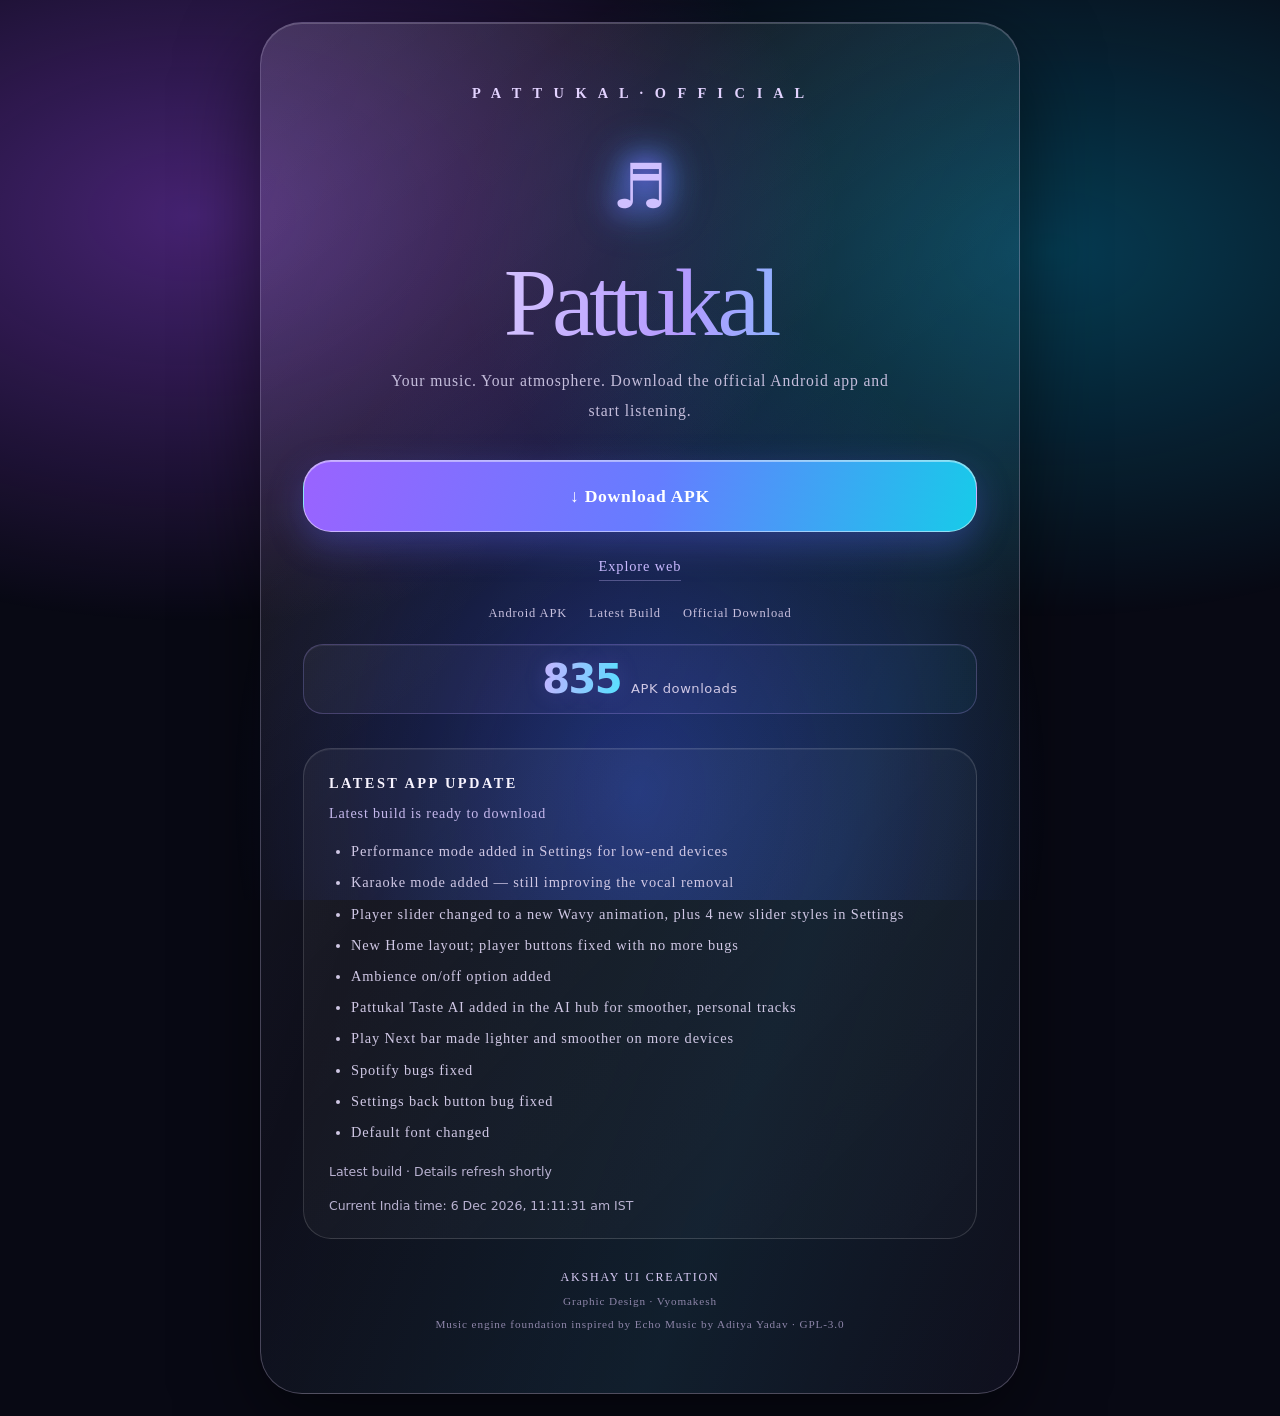
==== index.html @ 7276944d "fix(website): keep the APK download and release notes working when GitHub's API refuses requests Co-" ====
<!doctype html>
<html lang="en"><head><meta charset="utf-8"><meta name="viewport" content="width=device-width,initial-scale=1"><meta name="theme-color" content="#090914"><meta name="description" content="Official Pattukal Android music app download, latest APK release time and update notes."><title>Pattukal · Official</title>
<style>
:root{color-scheme:dark;--text:#f8f4ff;--muted:#c4bddb;--violet:#9c67ff;--cyan:#20d8f2;--blue:#347dff}*{box-sizing:border-box}body{margin:0;min-height:100svh;padding:22px 12px;background:#080914;color:var(--text);font:16px/1.75 Georgia,"Times New Roman",serif;letter-spacing:.055em;display:flex;justify-content:center;align-items:flex-start}body:before{content:"";position:fixed;inset:0;z-index:-1;background:radial-gradient(ellipse at 15% 24%,#a34aff66,transparent 42%),radial-gradient(ellipse at 82% 28%,#00c9ff44,transparent 40%),radial-gradient(ellipse at 50% 88%,#3658ff66,transparent 45%)}.shell{position:relative;width:min(760px,100%);padding:clamp(25px,6vw,58px) clamp(18px,4vw,42px);text-align:center;border:1px solid #e4d8ff44;border-radius:42px;background:linear-gradient(145deg,#ffffff17,#ffffff07 42%,#bdaaff0b);box-shadow:0 24px 80px #0008,inset 0 1px #ffffff30;overflow:hidden}.shell:before{content:"";position:absolute;inset:0;pointer-events:none;background:linear-gradient(110deg,#d7b6ff13,transparent 34%,#23d9ff13 70%,transparent)}.inner{position:relative}.wordmark{font-size:.9rem;letter-spacing:.28em;font-weight:bold;color:#e3d3ff}.headphones{margin:27px auto 20px;width:100px;height:100px;display:grid;place-items:center;font-family:system-ui,sans-serif;font-size:62px;color:#cfc0ff;text-shadow:0 0 24px #8c5dff,0 0 40px #00dfff;filter:drop-shadow(0 0 18px #8261ff66)}h1{font-size:clamp(3.5rem,11vw,6rem);line-height:1.05;letter-spacing:-.055em;margin:18px 0 12px;font-weight:500;background:linear-gradient(95deg,#f6edff,#b49aff 56%,#45dfff);color:transparent;background-clip:text}.subtitle{max-width:530px;margin:0 auto;color:var(--muted);font-size:.98rem;line-height:1.9}.download{display:flex;align-items:center;justify-content:center;gap:12px;width:100%;margin:34px auto 20px;padding:20px 16px;border:1px solid #ffffff80;border-radius:28px;background:linear-gradient(105deg,#9a63ff,#657dff 52%,#17cbe9);color:white;text-decoration:none;font-size:1.1rem;font-weight:bold;letter-spacing:.04em;box-shadow:0 12px 36px #5d68ff55,inset 0 1px #ffffff70;transition:transform .2s,box-shadow .2s}.download:hover{transform:translateY(-2px);box-shadow:0 18px 42px #31cfff55}.link{display:inline-block;color:#c9b9ff;text-decoration:none;border-bottom:1px solid #c9b9ff55;font-size:.9rem}.download-counter{display:flex;align-items:baseline;justify-content:center;gap:10px;margin:-18px 0 34px;padding:14px 18px;border:1px solid #b9a1ff40;border-radius:20px;background:linear-gradient(120deg,#ffffff0c,#8d72ff12,#24d9f20b);box-shadow:inset 0 1px #ffffff12}.counter-number{font:700 clamp(1.8rem,6vw,2.5rem)/1 system-ui,sans-serif;letter-spacing:-.04em;background:linear-gradient(100deg,#cbb7ff,#53e7ff);color:transparent;background-clip:text;text-shadow:0 0 22px #8b72ff33}.counter-label{font:.82rem/1.4 system-ui,sans-serif;letter-spacing:.04em;color:#d0c8e5}.badges{display:flex;justify-content:center;flex-wrap:wrap;gap:22px;margin:22px 0 38px;color:#c9c1df;font-size:.78rem}.update{padding:22px 25px;text-align:left;border:1px solid #ffffff25;border-radius:28px;background:linear-gradient(135deg,#ffffff0c,#ffffff04);box-shadow:inset 0 1px #ffffff12}.update h2{font-size:.9rem;letter-spacing:.17em;margin:0 0 4px}.stamp{color:#c6b9ed;font-size:.88rem;margin-bottom:12px}.update ul{margin:8px 0 0;padding-left:22px;color:#d0c8e5;font-size:.9rem;overflow-wrap:anywhere}.update li{padding:2px 0 4px}.foot{margin-top:28px;color:#d8cbf5;font-size:.75rem;letter-spacing:.15em}.subfoot{color:#8e86a9;font-size:.7rem;margin-top:4px}.meta{margin-top:12px;color:#b9b2d1;font: .78rem/1.7 system-ui,sans-serif;letter-spacing:0}@media(max-width:420px){body{padding:14px 9px}.shell{border-radius:32px}.badges{gap:12px}.update{padding:18px}.download{border-radius:22px}}@media(prefers-reduced-motion:reduce){*,*:before,*:after{transition:none!important}}
</style></head><body><main class="shell"><div class="inner">
<div class="wordmark">P A T T U K A L · O F F I C I A L</div><div class="headphones" aria-hidden="true">♬</div><h1>Pattukal</h1><p class="subtitle">Your music. Your atmosphere. Download the official Android app and start listening.</p>
<a class="download" id="download-apk" href="https://github.com/T902968/pattukal-listen/releases/download/latest/pattukal.apk">↓ &nbsp; Download APK</a><a class="link" href="https://github.com/T902968/pattukal-listen">Explore web</a>
<div class="badges"><span>Android APK</span><span>Latest Build</span><span>Official Download</span></div><div class="download-counter" aria-live="polite"><span class="counter-number" id="download-count">835</span><span class="counter-label">APK downloads</span></div>
<section class="update"><h2>LATEST APP UPDATE</h2><div class="stamp" id="release-time">Loading latest release time…</div><ul id="release-notes"><li>Loading the latest app changes…</li></ul><div class="meta" id="release-meta">Checking the latest APK from GitHub…</div><div class="meta" id="clock">Current India time: loading…</div></section>
<div class="foot">AKSHAY UI CREATION</div><div class="subfoot">Graphic Design · Vyomakesh</div><div class="subfoot">Music engine foundation inspired by Echo Music by Aditya Yadav · GPL-3.0</div>
</div></main><script>
const timeEl=document.getElementById("release-time"),notesEl=document.getElementById("release-notes"),metaEl=document.getElementById("release-meta"),clockEl=document.getElementById("clock"),downloadCountEl=document.getElementById("download-count");
const fmt={dateStyle:"medium",timeStyle:"short",timeZone:"Asia/Kolkata"};
function tick(){clockEl.textContent="Current India time: "+new Intl.DateTimeFormat("en-IN",{dateStyle:"medium",timeStyle:"medium",timeZone:"Asia/Kolkata"}).format(new Date())+" IST"}tick();setInterval(tick,1000);
let srvTotal=null,pend=0;function showCount(){if(downloadCountEl)downloadCountEl.textContent=((srvTotal===null?835:srvTotal)+pend).toLocaleString("en-IN");}function setServerCount(n){if(srvTotal!==null&&n>srvTotal)pend=Math.max(0,pend-(n-srvTotal));srvTotal=n;showCount();}document.querySelectorAll('a.download').forEach(a=>a.addEventListener('click',()=>{pend++;showCount();setTimeout(refreshRelease,8000);}));let rateLimited=false,firstRun=true;const directApk="https://github.com/T902968/pattukal-listen/releases/download/latest/pattukal.apk";const releaseItems=["Performance mode added in Settings for low-end devices", "Karaoke mode added \u2014 still improving the vocal removal", "Player slider changed to a new Wavy animation, plus 4 new slider styles in Settings", "New Home layout; player buttons fixed with no more bugs", "Ambience on/off option added", "Pattukal Taste AI added in the AI hub for smoother, personal tracks", "Play Next bar made lighter and smoother on more devices", "Spotify bugs fixed", "Settings back button bug fixed", "Default font changed"];async function refreshRelease(){
  const releaseApi="https://api.github.com/repos/T902968/pattukal-listen/releases/tags/latest";
  const actionsUrl="https://github.com/T902968/pattukal-listen/actions/workflows/android-build.yml";
  const releasesUrl="https://github.com/T902968/pattukal-listen/releases";
  const downloadEl=document.getElementById("download-apk");
  if(document.hidden&&!firstRun)return;firstRun=false;
  try{
    const res=await fetch(releaseApi+"?t="+Date.now(),{cache:"no-store",headers:{"Accept":"application/vnd.github+json"}});
    if(!res.ok) throw Error("Release API "+res.status);
    const r=await res.json();
    const asset=(r.assets||[]).find(x=>x.name==="pattukal.apk"&&x.state==="uploaded");if(downloadCountEl){const actualDownloads=asset&&Number.isFinite(Number(asset.download_count))?Number(asset.download_count):0;const carriedMatch=(r.body||"").match(/Downloads carried:\s*(\d+)/);const carried=carriedMatch?Number(carriedMatch[1]):0;setServerCount(813+carried+actualDownloads);}
    const d=r.published_at||r.updated_at||r.created_at;
    timeEl.textContent=d?"Released "+new Intl.DateTimeFormat("en-IN",fmt).format(new Date(d))+" IST":"Release time unavailable";
    const items=releaseItems;rateLimited=false;
    notesEl.replaceChildren();
    for(const s of items.slice(0,12)){const li=document.createElement("li");li.textContent=s;notesEl.appendChild(li)}
    if(asset){downloadEl.href=asset.browser_download_url;downloadEl.textContent="↓  Download APK";downloadEl.setAttribute("download","pattukal.apk")}
    else {downloadEl.href=r.html_url||releasesUrl;downloadEl.textContent="↓  Download APK";downloadEl.removeAttribute("download")}
    metaEl.textContent="Latest build "+(r.tag_name||"latest")+" · "+(asset?(asset.size/1048576).toFixed(1)+" MB":"APK asset not found")+" · Auto-refreshes every few minutes";
    try{localStorage.setItem("pk_release",JSON.stringify({time:timeEl.textContent,items:items.slice(0,12),meta:metaEl.textContent}))}catch(_){}
  }catch(e){
    // GitHub's public API allows ~60 requests per hour per network, so it can refuse for a while.
    // The APK itself is always at the same address, so keep the button working and keep the last known details.
    rateLimited=true;
    downloadEl.href=directApk;downloadEl.textContent="\u2193  Download APK";downloadEl.setAttribute("download","pattukal.apk");
    let saved=null;try{saved=JSON.parse(localStorage.getItem("pk_release")||"null")}catch(_){}
    if(saved){timeEl.textContent=saved.time;notesEl.replaceChildren();for(const s of saved.items){const li=document.createElement("li");li.textContent=s;notesEl.appendChild(li)}metaEl.textContent=saved.meta+" \u00b7 Details refresh shortly"}
    else{timeEl.textContent="Latest build is ready to download";notesEl.replaceChildren();for(const s of releaseItems){const li=document.createElement("li");li.textContent=s;notesEl.appendChild(li)}metaEl.textContent="Latest build \u00b7 Details refresh shortly"}
  }
}
refreshRelease();(function loop(){setTimeout(()=>{refreshRelease();loop()},rateLimited?600000:300000)})();document.addEventListener("visibilitychange",()=>{if(!document.hidden)refreshRelease()});
</script></body></html>
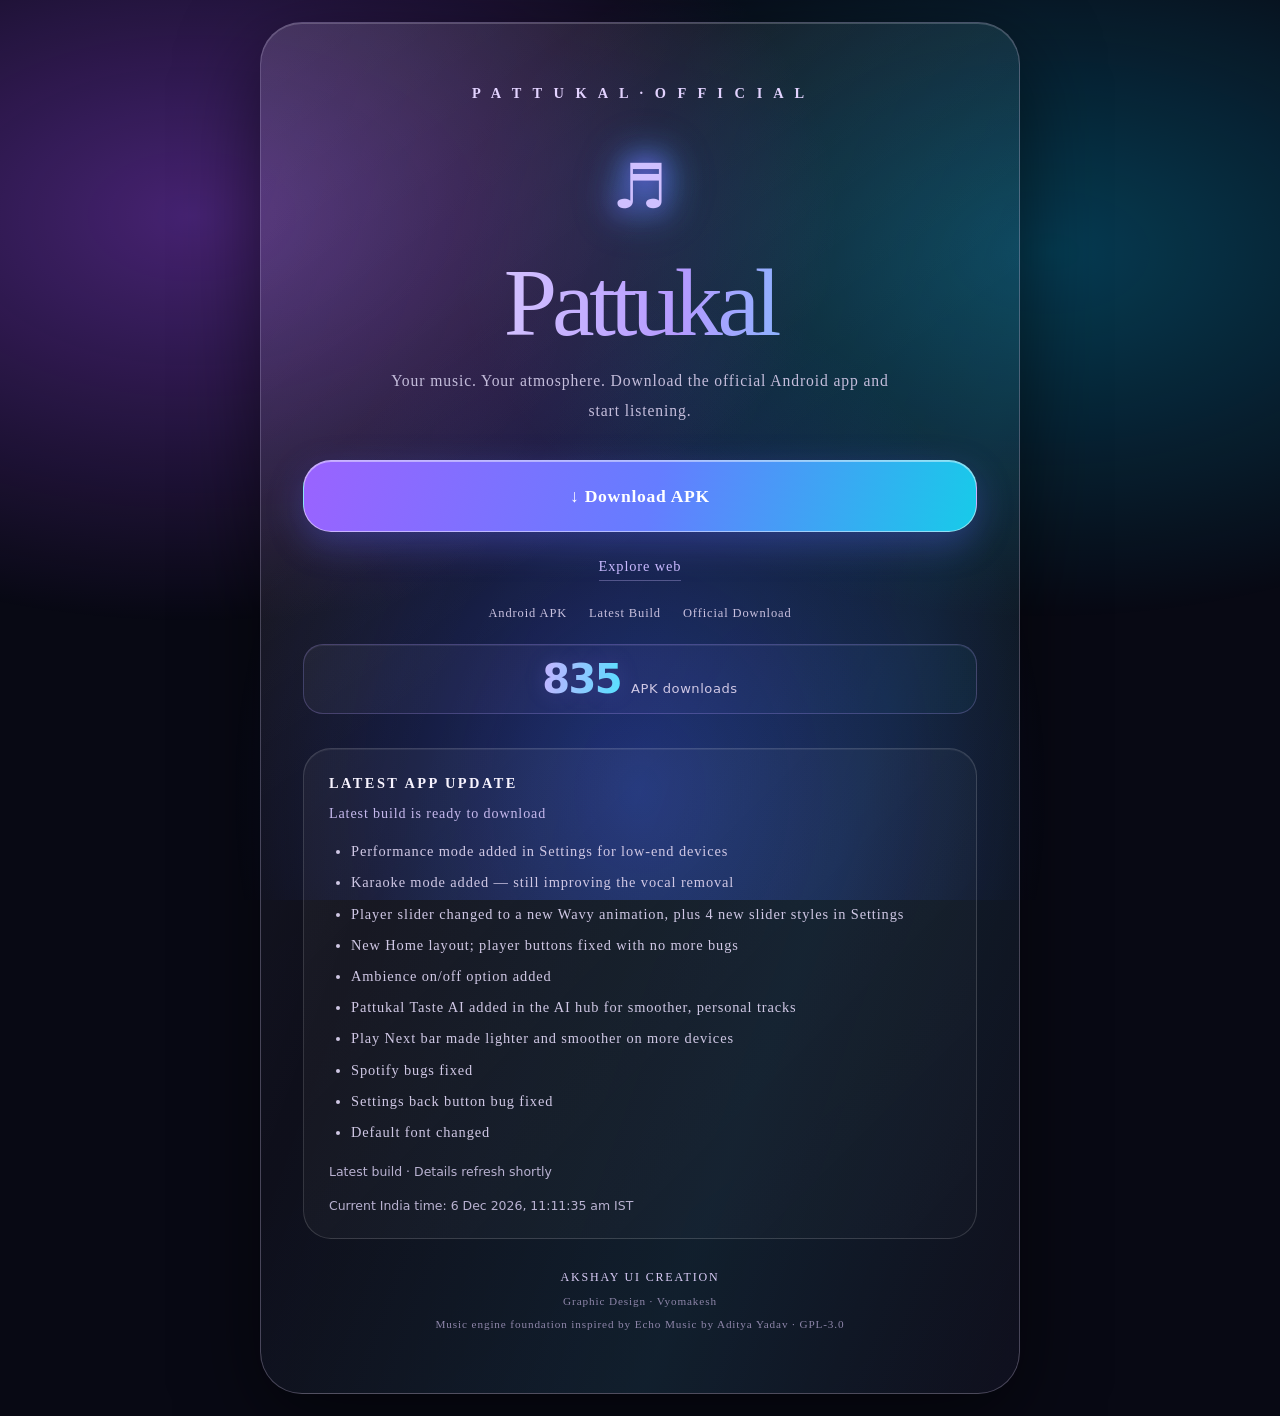
==== commit aa5e8a41: "Update index.html" ====
--- a/index.html
+++ b/index.html
@@ -1,5 +1,5 @@
 <!doctype html>
-<html lang="en"><head><meta charset="utf-8"><meta name="viewport" content="width=device-width,initial-scale=1"><meta name="theme-color" content="#090914"><meta name="description" content="Official Pattukal Android music app download, latest APK release time and update notes."><title>Pattukal · Official</title>
+<html lang="en"><head><meta charset="utf-8"><meta name="google-site-verification" content="JwIdLj8xgnqfvDOk7KM26zURUYbmsCtrT8CBXh_GL_Q" /><meta name="viewport" content="width=device-width,initial-scale=1"><meta name="theme-color" content="#090914"><meta name="description" content="Official Pattukal Android music app download, latest APK release time and update notes."><title>Pattukal · Official</title>
 <style>
 :root{color-scheme:dark;--text:#f8f4ff;--muted:#c4bddb;--violet:#9c67ff;--cyan:#20d8f2;--blue:#347dff}*{box-sizing:border-box}body{margin:0;min-height:100svh;padding:22px 12px;background:#080914;color:var(--text);font:16px/1.75 Georgia,"Times New Roman",serif;letter-spacing:.055em;display:flex;justify-content:center;align-items:flex-start}body:before{content:"";position:fixed;inset:0;z-index:-1;background:radial-gradient(ellipse at 15% 24%,#a34aff66,transparent 42%),radial-gradient(ellipse at 82% 28%,#00c9ff44,transparent 40%),radial-gradient(ellipse at 50% 88%,#3658ff66,transparent 45%)}.shell{position:relative;width:min(760px,100%);padding:clamp(25px,6vw,58px) clamp(18px,4vw,42px);text-align:center;border:1px solid #e4d8ff44;border-radius:42px;background:linear-gradient(145deg,#ffffff17,#ffffff07 42%,#bdaaff0b);box-shadow:0 24px 80px #0008,inset 0 1px #ffffff30;overflow:hidden}.shell:before{content:"";position:absolute;inset:0;pointer-events:none;background:linear-gradient(110deg,#d7b6ff13,transparent 34%,#23d9ff13 70%,transparent)}.inner{position:relative}.wordmark{font-size:.9rem;letter-spacing:.28em;font-weight:bold;color:#e3d3ff}.headphones{margin:27px auto 20px;width:100px;height:100px;display:grid;place-items:center;font-family:system-ui,sans-serif;font-size:62px;color:#cfc0ff;text-shadow:0 0 24px #8c5dff,0 0 40px #00dfff;filter:drop-shadow(0 0 18px #8261ff66)}h1{font-size:clamp(3.5rem,11vw,6rem);line-height:1.05;letter-spacing:-.055em;margin:18px 0 12px;font-weight:500;background:linear-gradient(95deg,#f6edff,#b49aff 56%,#45dfff);color:transparent;background-clip:text}.subtitle{max-width:530px;margin:0 auto;color:var(--muted);font-size:.98rem;line-height:1.9}.download{display:flex;align-items:center;justify-content:center;gap:12px;width:100%;margin:34px auto 20px;padding:20px 16px;border:1px solid #ffffff80;border-radius:28px;background:linear-gradient(105deg,#9a63ff,#657dff 52%,#17cbe9);color:white;text-decoration:none;font-size:1.1rem;font-weight:bold;letter-spacing:.04em;box-shadow:0 12px 36px #5d68ff55,inset 0 1px #ffffff70;transition:transform .2s,box-shadow .2s}.download:hover{transform:translateY(-2px);box-shadow:0 18px 42px #31cfff55}.link{display:inline-block;color:#c9b9ff;text-decoration:none;border-bottom:1px solid #c9b9ff55;font-size:.9rem}.download-counter{display:flex;align-items:baseline;justify-content:center;gap:10px;margin:-18px 0 34px;padding:14px 18px;border:1px solid #b9a1ff40;border-radius:20px;background:linear-gradient(120deg,#ffffff0c,#8d72ff12,#24d9f20b);box-shadow:inset 0 1px #ffffff12}.counter-number{font:700 clamp(1.8rem,6vw,2.5rem)/1 system-ui,sans-serif;letter-spacing:-.04em;background:linear-gradient(100deg,#cbb7ff,#53e7ff);color:transparent;background-clip:text;text-shadow:0 0 22px #8b72ff33}.counter-label{font:.82rem/1.4 system-ui,sans-serif;letter-spacing:.04em;color:#d0c8e5}.badges{display:flex;justify-content:center;flex-wrap:wrap;gap:22px;margin:22px 0 38px;color:#c9c1df;font-size:.78rem}.update{padding:22px 25px;text-align:left;border:1px solid #ffffff25;border-radius:28px;background:linear-gradient(135deg,#ffffff0c,#ffffff04);box-shadow:inset 0 1px #ffffff12}.update h2{font-size:.9rem;letter-spacing:.17em;margin:0 0 4px}.stamp{color:#c6b9ed;font-size:.88rem;margin-bottom:12px}.update ul{margin:8px 0 0;padding-left:22px;color:#d0c8e5;font-size:.9rem;overflow-wrap:anywhere}.update li{padding:2px 0 4px}.foot{margin-top:28px;color:#d8cbf5;font-size:.75rem;letter-spacing:.15em}.subfoot{color:#8e86a9;font-size:.7rem;margin-top:4px}.meta{margin-top:12px;color:#b9b2d1;font: .78rem/1.7 system-ui,sans-serif;letter-spacing:0}@media(max-width:420px){body{padding:14px 9px}.shell{border-radius:32px}.badges{gap:12px}.update{padding:18px}.download{border-radius:22px}}@media(prefers-reduced-motion:reduce){*,*:before,*:after{transition:none!important}}
 </style></head><body><main class="shell"><div class="inner">
@@ -43,4 +43,4 @@
   }
 }
 refreshRelease();(function loop(){setTimeout(()=>{refreshRelease();loop()},rateLimited?600000:300000)})();document.addEventListener("visibilitychange",()=>{if(!document.hidden)refreshRelease()});
-</script></body></html>+</script></body></html>
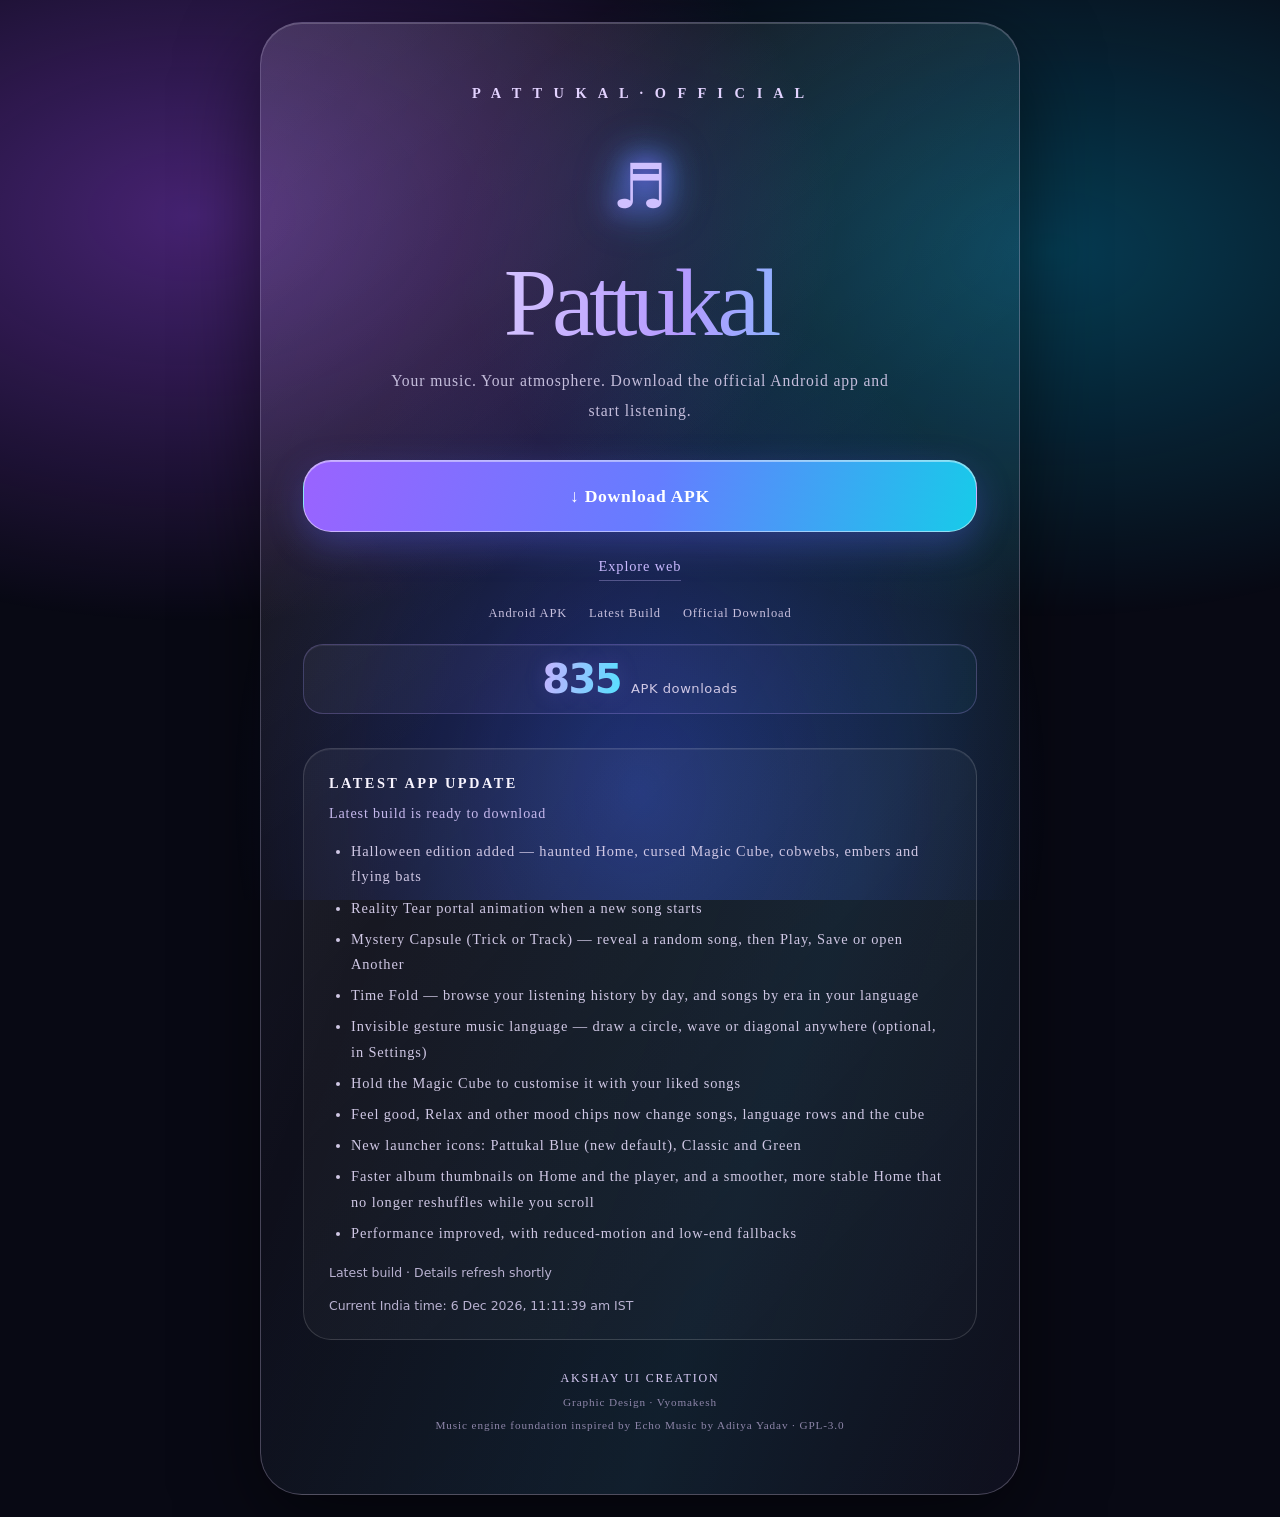
==== commit a6a57cd6: "docs(site): replace What's New with the Halloween update features Co-Authored-By: Claude Sonnet 5.5 " ====
--- a/index.html
+++ b/index.html
@@ -12,7 +12,7 @@
 const timeEl=document.getElementById("release-time"),notesEl=document.getElementById("release-notes"),metaEl=document.getElementById("release-meta"),clockEl=document.getElementById("clock"),downloadCountEl=document.getElementById("download-count");
 const fmt={dateStyle:"medium",timeStyle:"short",timeZone:"Asia/Kolkata"};
 function tick(){clockEl.textContent="Current India time: "+new Intl.DateTimeFormat("en-IN",{dateStyle:"medium",timeStyle:"medium",timeZone:"Asia/Kolkata"}).format(new Date())+" IST"}tick();setInterval(tick,1000);
-let srvTotal=null,pend=0;function showCount(){if(downloadCountEl)downloadCountEl.textContent=((srvTotal===null?835:srvTotal)+pend).toLocaleString("en-IN");}function setServerCount(n){if(srvTotal!==null&&n>srvTotal)pend=Math.max(0,pend-(n-srvTotal));srvTotal=n;showCount();}document.querySelectorAll('a.download').forEach(a=>a.addEventListener('click',()=>{pend++;showCount();setTimeout(refreshRelease,8000);}));let rateLimited=false,firstRun=true;const directApk="https://github.com/T902968/pattukal-listen/releases/download/latest/pattukal.apk";const releaseItems=["Performance mode added in Settings for low-end devices", "Karaoke mode added \u2014 still improving the vocal removal", "Player slider changed to a new Wavy animation, plus 4 new slider styles in Settings", "New Home layout; player buttons fixed with no more bugs", "Ambience on/off option added", "Pattukal Taste AI added in the AI hub for smoother, personal tracks", "Play Next bar made lighter and smoother on more devices", "Spotify bugs fixed", "Settings back button bug fixed", "Default font changed"];async function refreshRelease(){
+let srvTotal=null,pend=0;function showCount(){if(downloadCountEl)downloadCountEl.textContent=((srvTotal===null?835:srvTotal)+pend).toLocaleString("en-IN");}function setServerCount(n){if(srvTotal!==null&&n>srvTotal)pend=Math.max(0,pend-(n-srvTotal));srvTotal=n;showCount();}document.querySelectorAll('a.download').forEach(a=>a.addEventListener('click',()=>{pend++;showCount();setTimeout(refreshRelease,8000);}));let rateLimited=false,firstRun=true;const directApk="https://github.com/T902968/pattukal-listen/releases/download/latest/pattukal.apk";const releaseItems=["Halloween edition added \u2014 haunted Home, cursed Magic Cube, cobwebs, embers and flying bats", "Reality Tear portal animation when a new song starts", "Mystery Capsule (Trick or Track) \u2014 reveal a random song, then Play, Save or open Another", "Time Fold \u2014 browse your listening history by day, and songs by era in your language", "Invisible gesture music language \u2014 draw a circle, wave or diagonal anywhere (optional, in Settings)", "Hold the Magic Cube to customise it with your liked songs", "Feel good, Relax and other mood chips now change songs, language rows and the cube", "New launcher icons: Pattukal Blue (new default), Classic and Green", "Faster album thumbnails on Home and the player, and a smoother, more stable Home that no longer reshuffles while you scroll", "Performance improved, with reduced-motion and low-end fallbacks"];async function refreshRelease(){
   const releaseApi="https://api.github.com/repos/T902968/pattukal-listen/releases/tags/latest";
   const actionsUrl="https://github.com/T902968/pattukal-listen/actions/workflows/android-build.yml";
   const releasesUrl="https://github.com/T902968/pattukal-listen/releases";
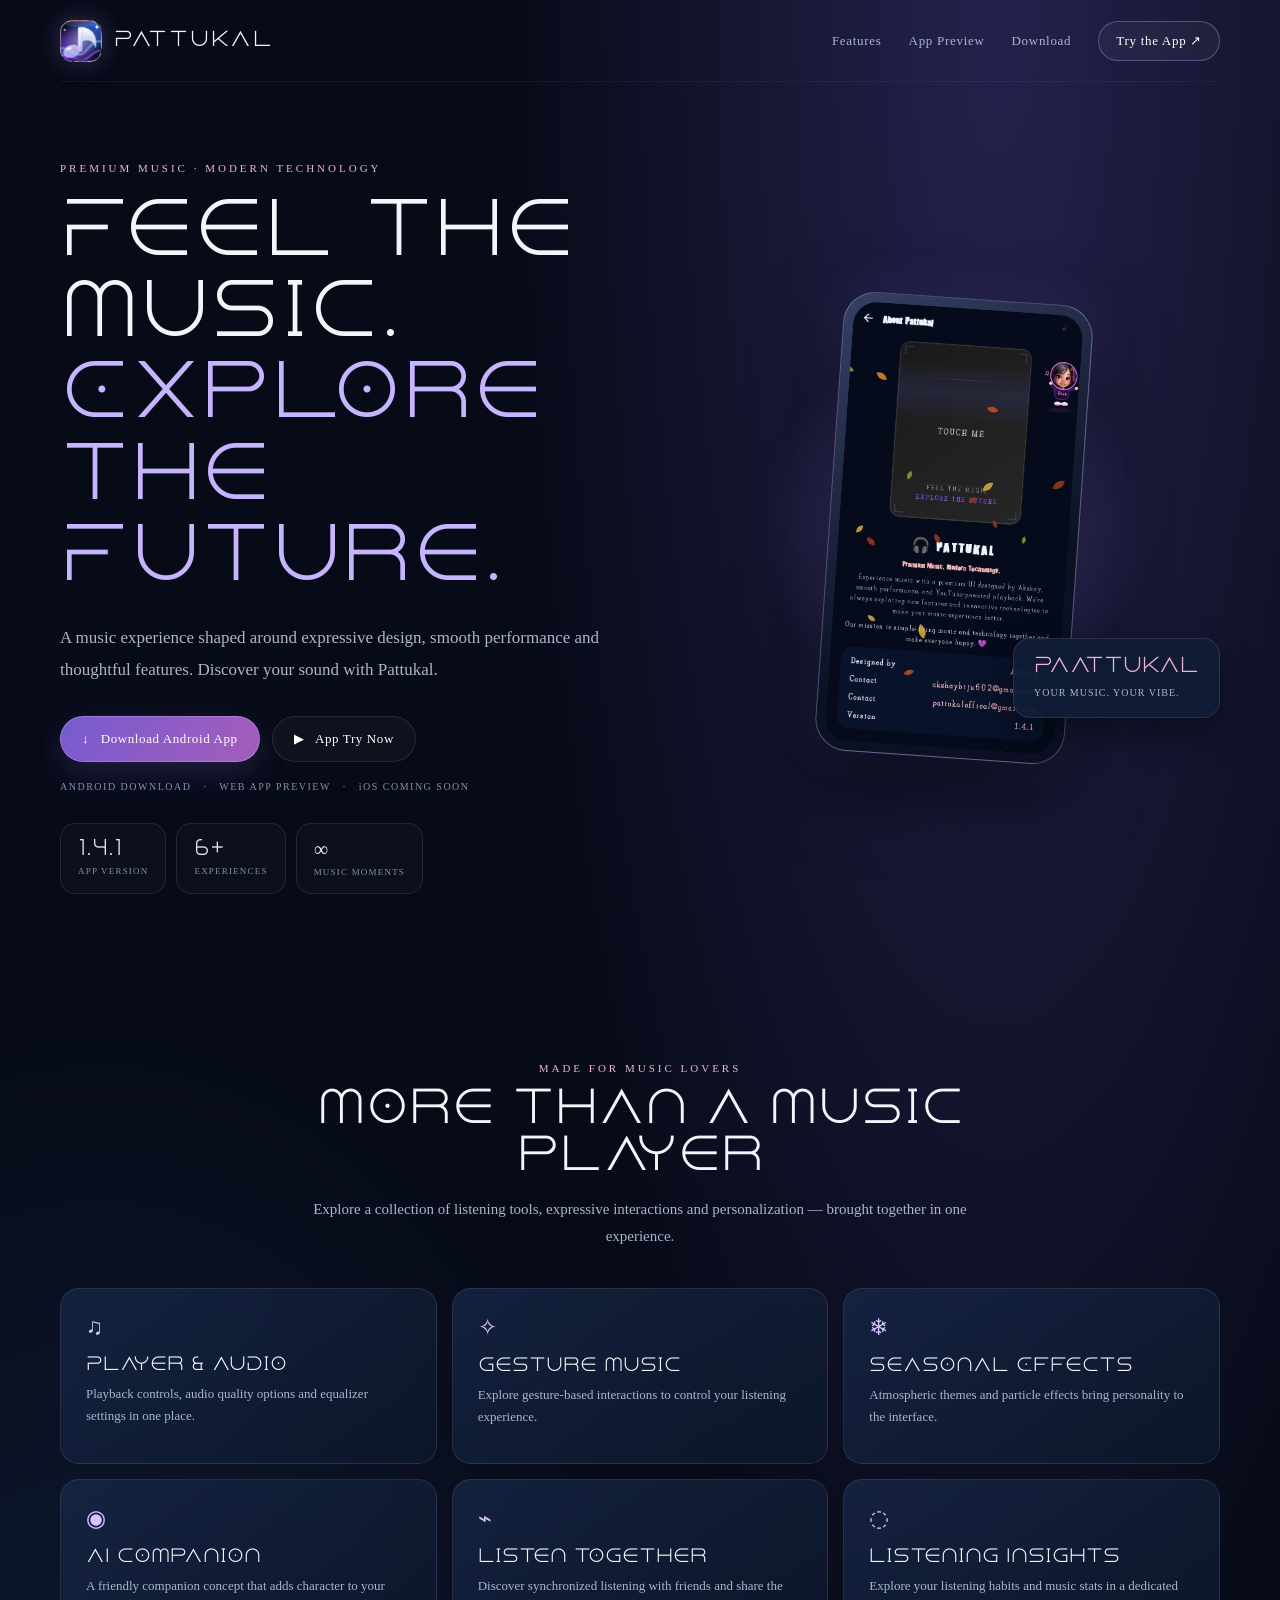
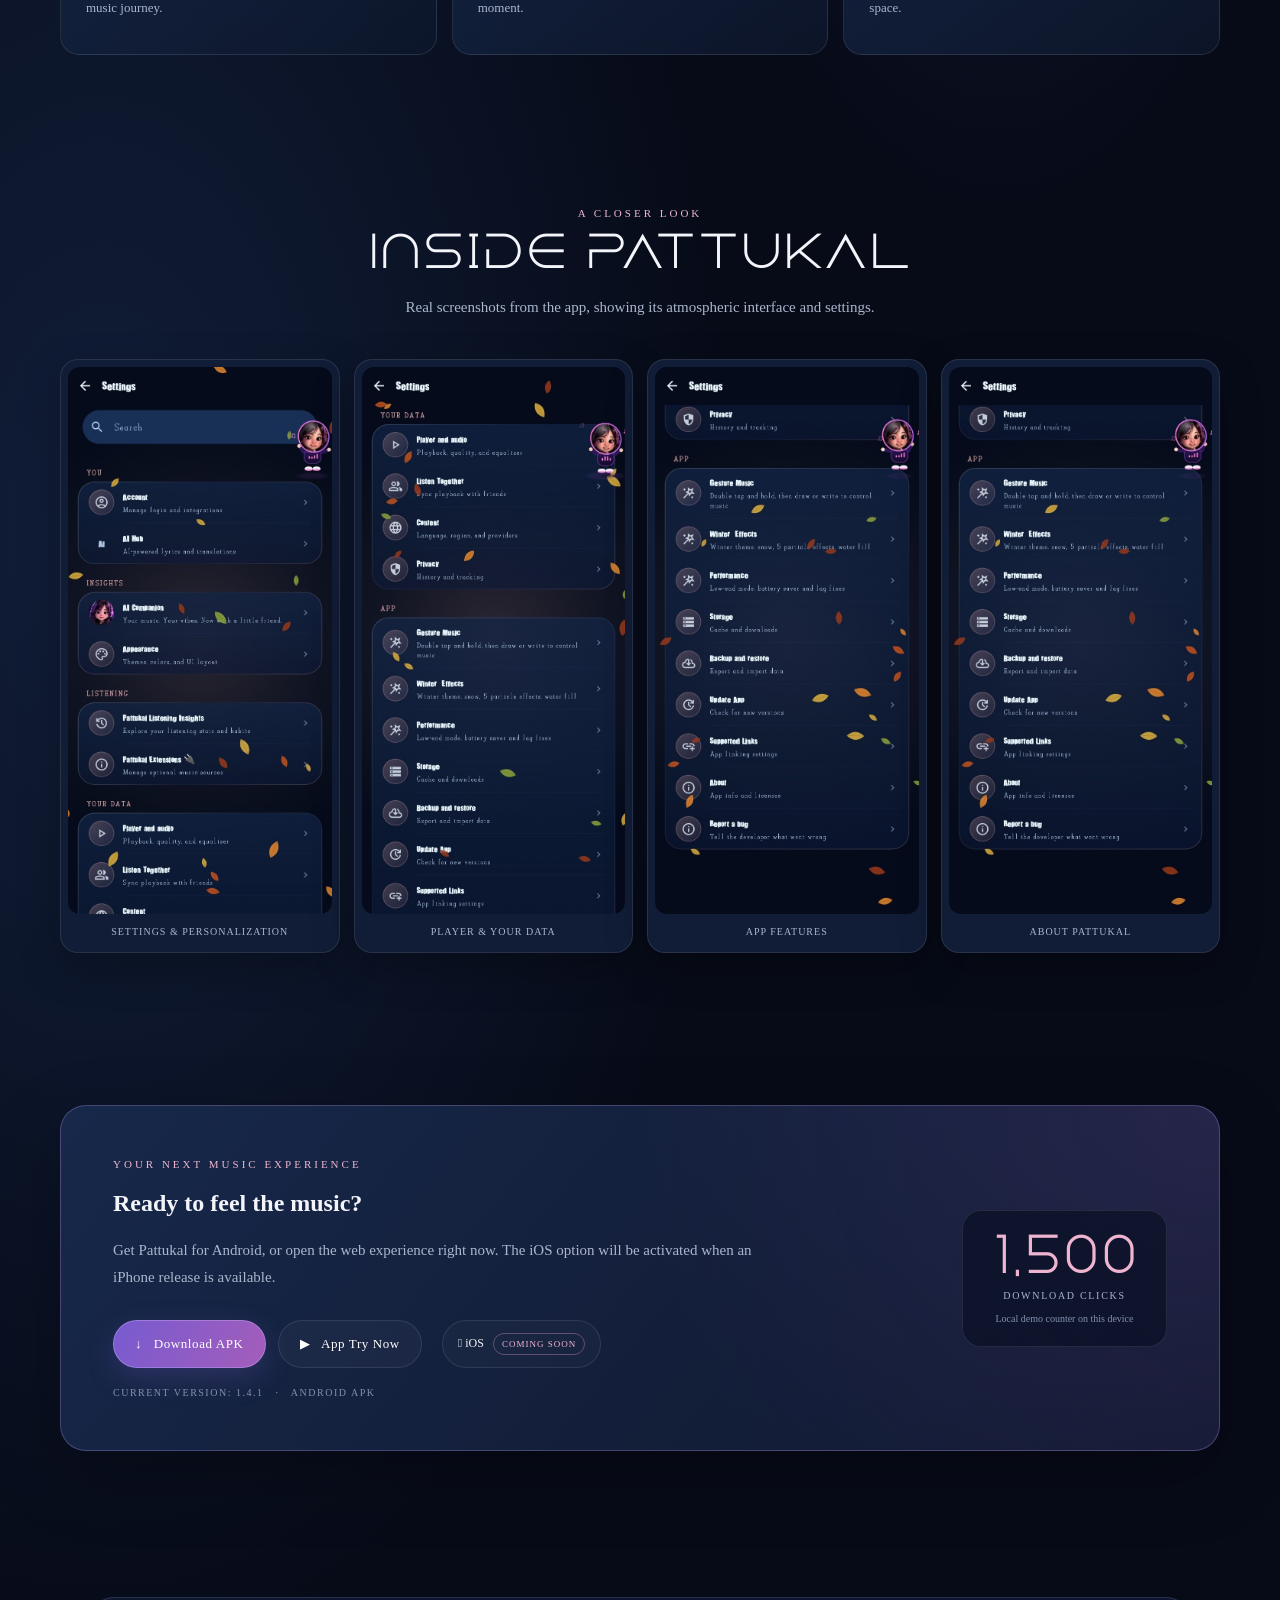
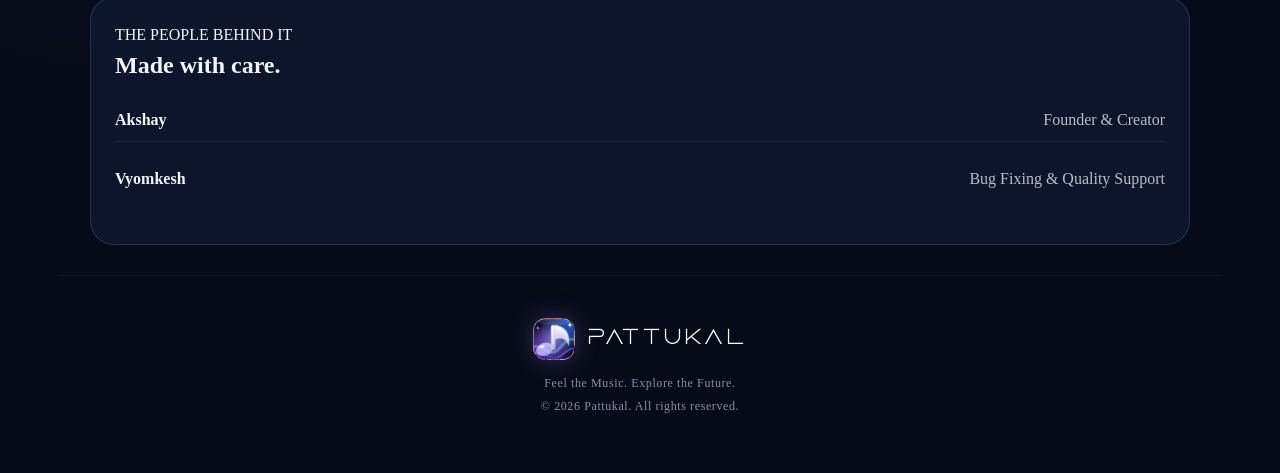
==== commit 7674ba0f: "Add files via upload" ====
--- a/index.html
+++ b/index.html
@@ -1,46 +1,66 @@
 <!doctype html>
-<html lang="en"><head><meta charset="utf-8"><meta name="google-site-verification" content="JwIdLj8xgnqfvDOk7KM26zURUYbmsCtrT8CBXh_GL_Q" /><meta name="viewport" content="width=device-width,initial-scale=1"><meta name="theme-color" content="#090914"><meta name="description" content="Official Pattukal Android music app download, latest APK release time and update notes."><title>Pattukal · Official</title>
+<html lang="en">
+<head>
+<meta charset="utf-8"><meta name="viewport" content="width=device-width, initial-scale=1">
+<meta name="theme-color" content="#070b18">
+<meta name="description" content="Pattukal — premium music, modern technology.">
+<title>Pattukal | Feel the Music. Explore the Future.</title>
 <style>
-:root{color-scheme:dark;--text:#f8f4ff;--muted:#c4bddb;--violet:#9c67ff;--cyan:#20d8f2;--blue:#347dff}*{box-sizing:border-box}body{margin:0;min-height:100svh;padding:22px 12px;background:#080914;color:var(--text);font:16px/1.75 Georgia,"Times New Roman",serif;letter-spacing:.055em;display:flex;justify-content:center;align-items:flex-start}body:before{content:"";position:fixed;inset:0;z-index:-1;background:radial-gradient(ellipse at 15% 24%,#a34aff66,transparent 42%),radial-gradient(ellipse at 82% 28%,#00c9ff44,transparent 40%),radial-gradient(ellipse at 50% 88%,#3658ff66,transparent 45%)}.shell{position:relative;width:min(760px,100%);padding:clamp(25px,6vw,58px) clamp(18px,4vw,42px);text-align:center;border:1px solid #e4d8ff44;border-radius:42px;background:linear-gradient(145deg,#ffffff17,#ffffff07 42%,#bdaaff0b);box-shadow:0 24px 80px #0008,inset 0 1px #ffffff30;overflow:hidden}.shell:before{content:"";position:absolute;inset:0;pointer-events:none;background:linear-gradient(110deg,#d7b6ff13,transparent 34%,#23d9ff13 70%,transparent)}.inner{position:relative}.wordmark{font-size:.9rem;letter-spacing:.28em;font-weight:bold;color:#e3d3ff}.headphones{margin:27px auto 20px;width:100px;height:100px;display:grid;place-items:center;font-family:system-ui,sans-serif;font-size:62px;color:#cfc0ff;text-shadow:0 0 24px #8c5dff,0 0 40px #00dfff;filter:drop-shadow(0 0 18px #8261ff66)}h1{font-size:clamp(3.5rem,11vw,6rem);line-height:1.05;letter-spacing:-.055em;margin:18px 0 12px;font-weight:500;background:linear-gradient(95deg,#f6edff,#b49aff 56%,#45dfff);color:transparent;background-clip:text}.subtitle{max-width:530px;margin:0 auto;color:var(--muted);font-size:.98rem;line-height:1.9}.download{display:flex;align-items:center;justify-content:center;gap:12px;width:100%;margin:34px auto 20px;padding:20px 16px;border:1px solid #ffffff80;border-radius:28px;background:linear-gradient(105deg,#9a63ff,#657dff 52%,#17cbe9);color:white;text-decoration:none;font-size:1.1rem;font-weight:bold;letter-spacing:.04em;box-shadow:0 12px 36px #5d68ff55,inset 0 1px #ffffff70;transition:transform .2s,box-shadow .2s}.download:hover{transform:translateY(-2px);box-shadow:0 18px 42px #31cfff55}.link{display:inline-block;color:#c9b9ff;text-decoration:none;border-bottom:1px solid #c9b9ff55;font-size:.9rem}.download-counter{display:flex;align-items:baseline;justify-content:center;gap:10px;margin:-18px 0 34px;padding:14px 18px;border:1px solid #b9a1ff40;border-radius:20px;background:linear-gradient(120deg,#ffffff0c,#8d72ff12,#24d9f20b);box-shadow:inset 0 1px #ffffff12}.counter-number{font:700 clamp(1.8rem,6vw,2.5rem)/1 system-ui,sans-serif;letter-spacing:-.04em;background:linear-gradient(100deg,#cbb7ff,#53e7ff);color:transparent;background-clip:text;text-shadow:0 0 22px #8b72ff33}.counter-label{font:.82rem/1.4 system-ui,sans-serif;letter-spacing:.04em;color:#d0c8e5}.badges{display:flex;justify-content:center;flex-wrap:wrap;gap:22px;margin:22px 0 38px;color:#c9c1df;font-size:.78rem}.update{padding:22px 25px;text-align:left;border:1px solid #ffffff25;border-radius:28px;background:linear-gradient(135deg,#ffffff0c,#ffffff04);box-shadow:inset 0 1px #ffffff12}.update h2{font-size:.9rem;letter-spacing:.17em;margin:0 0 4px}.stamp{color:#c6b9ed;font-size:.88rem;margin-bottom:12px}.update ul{margin:8px 0 0;padding-left:22px;color:#d0c8e5;font-size:.9rem;overflow-wrap:anywhere}.update li{padding:2px 0 4px}.foot{margin-top:28px;color:#d8cbf5;font-size:.75rem;letter-spacing:.15em}.subfoot{color:#8e86a9;font-size:.7rem;margin-top:4px}.meta{margin-top:12px;color:#b9b2d1;font: .78rem/1.7 system-ui,sans-serif;letter-spacing:0}@media(max-width:420px){body{padding:14px 9px}.shell{border-radius:32px}.badges{gap:12px}.update{padding:18px}.download{border-radius:22px}}@media(prefers-reduced-motion:reduce){*,*:before,*:after{transition:none!important}}
-</style></head><body><main class="shell"><div class="inner">
-<div class="wordmark">P A T T U K A L · O F F I C I A L</div><div class="headphones" aria-hidden="true">♬</div><h1>Pattukal</h1><p class="subtitle">Your music. Your atmosphere. Download the official Android app and start listening.</p>
-<a class="download" id="download-apk" href="https://github.com/T902968/pattukal-listen/releases/download/latest/pattukal.apk">↓ &nbsp; Download APK</a><a class="link" href="https://github.com/T902968/pattukal-listen">Explore web</a>
-<div class="badges"><span>Android APK</span><span>Latest Build</span><span>Official Download</span></div><div class="download-counter" aria-live="polite"><span class="counter-number" id="download-count">835</span><span class="counter-label">APK downloads</span></div>
-<section class="update"><h2>LATEST APP UPDATE</h2><div class="stamp" id="release-time">Loading latest release time…</div><ul id="release-notes"><li>Loading the latest app changes…</li></ul><div class="meta" id="release-meta">Checking the latest APK from GitHub…</div><div class="meta" id="clock">Current India time: loading…</div></section>
-<div class="foot">AKSHAY UI CREATION</div><div class="subfoot">Graphic Design · Vyomakesh</div><div class="subfoot">Music engine foundation inspired by Echo Music by Aditya Yadav · GPL-3.0</div>
-</div></main><script>
-const timeEl=document.getElementById("release-time"),notesEl=document.getElementById("release-notes"),metaEl=document.getElementById("release-meta"),clockEl=document.getElementById("clock"),downloadCountEl=document.getElementById("download-count");
-const fmt={dateStyle:"medium",timeStyle:"short",timeZone:"Asia/Kolkata"};
-function tick(){clockEl.textContent="Current India time: "+new Intl.DateTimeFormat("en-IN",{dateStyle:"medium",timeStyle:"medium",timeZone:"Asia/Kolkata"}).format(new Date())+" IST"}tick();setInterval(tick,1000);
-let srvTotal=null,pend=0;function showCount(){if(downloadCountEl)downloadCountEl.textContent=((srvTotal===null?835:srvTotal)+pend).toLocaleString("en-IN");}function setServerCount(n){if(srvTotal!==null&&n>srvTotal)pend=Math.max(0,pend-(n-srvTotal));srvTotal=n;showCount();}document.querySelectorAll('a.download').forEach(a=>a.addEventListener('click',()=>{pend++;showCount();setTimeout(refreshRelease,8000);}));let rateLimited=false,firstRun=true;const directApk="https://github.com/T902968/pattukal-listen/releases/download/latest/pattukal.apk";const releaseItems=["Halloween edition added \u2014 haunted Home, cursed Magic Cube, cobwebs, embers and flying bats", "Reality Tear portal animation when a new song starts", "Mystery Capsule (Trick or Track) \u2014 reveal a random song, then Play, Save or open Another", "Time Fold \u2014 browse your listening history by day, and songs by era in your language", "Invisible gesture music language \u2014 draw a circle, wave or diagonal anywhere (optional, in Settings)", "Hold the Magic Cube to customise it with your liked songs", "Feel good, Relax and other mood chips now change songs, language rows and the cube", "New launcher icons: Pattukal Blue (new default), Classic and Green", "Faster album thumbnails on Home and the player, and a smoother, more stable Home that no longer reshuffles while you scroll", "Performance improved, with reduced-motion and low-end fallbacks"];async function refreshRelease(){
-  const releaseApi="https://api.github.com/repos/T902968/pattukal-listen/releases/tags/latest";
-  const actionsUrl="https://github.com/T902968/pattukal-listen/actions/workflows/android-build.yml";
-  const releasesUrl="https://github.com/T902968/pattukal-listen/releases";
-  const downloadEl=document.getElementById("download-apk");
-  if(document.hidden&&!firstRun)return;firstRun=false;
-  try{
-    const res=await fetch(releaseApi+"?t="+Date.now(),{cache:"no-store",headers:{"Accept":"application/vnd.github+json"}});
-    if(!res.ok) throw Error("Release API "+res.status);
-    const r=await res.json();
-    const asset=(r.assets||[]).find(x=>x.name==="pattukal.apk"&&x.state==="uploaded");if(downloadCountEl){const actualDownloads=asset&&Number.isFinite(Number(asset.download_count))?Number(asset.download_count):0;const carriedMatch=(r.body||"").match(/Downloads carried:\s*(\d+)/);const carried=carriedMatch?Number(carriedMatch[1]):0;setServerCount(813+carried+actualDownloads);}
-    const d=r.published_at||r.updated_at||r.created_at;
-    timeEl.textContent=d?"Released "+new Intl.DateTimeFormat("en-IN",fmt).format(new Date(d))+" IST":"Release time unavailable";
-    const items=releaseItems;rateLimited=false;
-    notesEl.replaceChildren();
-    for(const s of items.slice(0,12)){const li=document.createElement("li");li.textContent=s;notesEl.appendChild(li)}
-    if(asset){downloadEl.href=asset.browser_download_url;downloadEl.textContent="↓  Download APK";downloadEl.setAttribute("download","pattukal.apk")}
-    else {downloadEl.href=r.html_url||releasesUrl;downloadEl.textContent="↓  Download APK";downloadEl.removeAttribute("download")}
-    metaEl.textContent="Latest build "+(r.tag_name||"latest")+" · "+(asset?(asset.size/1048576).toFixed(1)+" MB":"APK asset not found")+" · Auto-refreshes every few minutes";
-    try{localStorage.setItem("pk_release",JSON.stringify({time:timeEl.textContent,items:items.slice(0,12),meta:metaEl.textContent}))}catch(_){}
-  }catch(e){
-    // GitHub's public API allows ~60 requests per hour per network, so it can refuse for a while.
-    // The APK itself is always at the same address, so keep the button working and keep the last known details.
-    rateLimited=true;
-    downloadEl.href=directApk;downloadEl.textContent="\u2193  Download APK";downloadEl.setAttribute("download","pattukal.apk");
-    let saved=null;try{saved=JSON.parse(localStorage.getItem("pk_release")||"null")}catch(_){}
-    if(saved){timeEl.textContent=saved.time;notesEl.replaceChildren();for(const s of saved.items){const li=document.createElement("li");li.textContent=s;notesEl.appendChild(li)}metaEl.textContent=saved.meta+" \u00b7 Details refresh shortly"}
-    else{timeEl.textContent="Latest build is ready to download";notesEl.replaceChildren();for(const s of releaseItems){const li=document.createElement("li");li.textContent=s;notesEl.appendChild(li)}metaEl.textContent="Latest build \u00b7 Details refresh shortly"}
-  }
-}
-refreshRelease();(function loop(){setTimeout(()=>{refreshRelease();loop()},rateLimited?600000:300000)})();document.addEventListener("visibilitychange",()=>{if(!document.hidden)refreshRelease()});
-</script></body></html>
+@font-face{font-family:DuneRise;src:url("[data-uri]") format("truetype");font-display:swap}
+:root{--bg:#070b18;--surface:#101a32;--surface2:#142342;--text:#f4f5fb;--muted:#aab6cc;--soft:#8291ad;--pink:#efb5d0;--violet:#b6a1ff;--line:#ffffff19;--accent:#9b7bfa}
+*{box-sizing:border-box}html{scroll-behavior:smooth}body{margin:0;background:radial-gradient(ellipse at 78% 0%,#24224d 0,transparent 35%),radial-gradient(ellipse at 8% 58%,#111e39 0,transparent 38%),var(--bg);color:var(--text);font-family:Georgia,"Times New Roman",serif}a{color:inherit;text-decoration:none}button{font:inherit}.container{width:min(1160px,calc(100% - 44px));margin:auto}
+header{height:82px;display:flex;align-items:center;justify-content:space-between;border-bottom:1px solid #ffffff0b;position:relative;z-index:4}.brand{display:flex;align-items:center;gap:12px;font:19px DuneRise,Georgia;letter-spacing:2px}.brand img{width:42px;height:42px;border-radius:13px;object-fit:cover;box-shadow:0 0 25px #a78bfa44}.nav{display:flex;align-items:center;gap:27px;color:var(--muted);font:13px Georgia;letter-spacing:.7px}.nav a:hover{color:white}.nav .navbtn{padding:11px 17px;border:1px solid #c2a9ff55;border-radius:99px;color:white;background:#ffffff0b}
+.hero{display:grid;grid-template-columns:1.05fr .95fr;gap:42px;align-items:center;padding:80px 0 92px;min-height:650px}.eyebrow{font:11px Georgia;letter-spacing:3px;text-transform:uppercase;color:var(--pink)}h1{font:clamp(38px,5.6vw,70px)/1.16 DuneRise,Georgia;margin:20px 0 22px;letter-spacing:.5px}h1 em{font-style:normal;color:#c6b4ff}.lead{font:17px/1.9 Georgia;color:var(--muted);max-width:590px}.actions{display:flex;gap:12px;flex-wrap:wrap;margin:29px 0 19px}.btn{display:inline-flex;align-items:center;justify-content:center;gap:9px;border:1px solid #c8b5ff5c;border-radius:99px;padding:14px 21px;background:linear-gradient(120deg,#775bd0,#a45dba);color:white;font:13px Georgia;letter-spacing:.6px;cursor:pointer;box-shadow:0 10px 30px #8e70ed30;transition:.2s}.btn:hover{transform:translateY(-2px);filter:brightness(1.1)}.btn.ghost{background:#ffffff08;box-shadow:none;border-color:var(--line)}.micro{font:10px Georgia;color:var(--soft);letter-spacing:1.5px}.stats{display:flex;gap:10px;margin-top:31px}.stat{padding:14px 17px;min-width:105px;border:1px solid var(--line);border-radius:15px;background:#ffffff06}.stat strong{display:block;font:20px DuneRise,Georgia;color:#e8dfff}.stat span{font:9px Georgia;color:var(--soft);letter-spacing:1.2px;text-transform:uppercase}
+.showcase{position:relative;min-height:490px;display:grid;place-items:center}.glow{position:absolute;width:min(400px,90%);aspect-ratio:1;border-radius:50%;background:radial-gradient(circle,#9b80ff5c,transparent 68%);filter:blur(10px)}.device{position:relative;z-index:1;width:250px;padding:9px;border:1px solid #d6caff55;border-radius:32px;background:linear-gradient(145deg,#354064,#0b1123 65%);box-shadow:0 30px 80px #0009,0 0 50px #9b80ff25;transform:rotate(4deg)}.device img{width:100%;height:440px;object-fit:cover;object-position:top;display:block;border-radius:24px}.float{position:absolute;right:0;bottom:55px;z-index:2;padding:17px 20px;border:1px solid var(--line);border-radius:17px;background:#111d37eF;box-shadow:0 15px 35px #0006}.float b{display:block;font:19px DuneRise,Georgia;color:var(--pink);margin-bottom:5px}.float small{font:10px Georgia;letter-spacing:1px;color:var(--muted)}
+section{padding:76px 0}.section-title{text-align:center;max-width:690px;margin:0 auto 38px}.section-title h2,.download h2{font:clamp(28px,4vw,43px) DuneRise,Georgia;margin:13px 0}.section-title p{font:15px/1.8 Georgia;color:var(--muted)}.feature-grid{display:grid;grid-template-columns:repeat(3,1fr);gap:15px}.feature{padding:25px;border:1px solid var(--line);border-radius:19px;background:linear-gradient(145deg,#172748c9,#0d172bd9);min-height:176px}.feature .symbol{font-size:23px;color:#d5c5ff}.feature h3{font:17px DuneRise,Georgia;margin:15px 0 9px}.feature p{font:13px/1.75 Georgia;color:var(--muted);margin:0}
+.gallery{display:grid;grid-template-columns:repeat(4,1fr);gap:14px}.shot{margin:0;padding:7px;border:1px solid var(--line);border-radius:18px;background:#111d36;box-shadow:0 15px 40px #0004}.shot img{width:100%;height:auto;display:block;border-radius:12px}.shot figcaption{text-align:center;padding:12px 5px 8px;font:10px Georgia;letter-spacing:1px;color:var(--muted)}
+.download-panel{display:grid;grid-template-columns:1fr 205px;align-items:center;gap:28px;padding:clamp(27px,5vw,52px);border:1px solid #c2a9ff45;border-radius:26px;background:radial-gradient(circle at 100% 0,#5a438a44,transparent 48%),linear-gradient(130deg,#17284a,#10172d);box-shadow:0 24px 70px #0004}.download h2{margin:12px 0}.download-copy{font:15px/1.8 Georgia;color:var(--muted);max-width:650px}.counter{text-align:center;border:1px solid var(--line);border-radius:19px;padding:22px 14px;background:#080f22a8}.counter strong{display:block;font:clamp(34px,4vw,48px) DuneRise,Georgia;color:var(--pink)}.counter span{font:10px Georgia;color:var(--muted);letter-spacing:1.7px;text-transform:uppercase}.counter small{display:block;margin-top:10px;font:10px Georgia;color:var(--soft)}.ios-note{display:inline-flex;align-items:center;gap:9px;margin-left:8px;padding:12px 15px;border:1px solid var(--line);border-radius:99px;background:#ffffff06;font:12px Georgia}.coming{font:9px Georgia;letter-spacing:1px;color:var(--pink);border:1px solid #efa9c755;border-radius:99px;padding:5px 8px}
+footer{text-align:center;padding:42px 0 55px;border-top:1px solid #ffffff0b;color:var(--soft);font:12px/1.9 Georgia;letter-spacing:.6px}footer .brand{justify-content:center;color:white;margin-bottom:12px}
+.toast{position:fixed;left:50%;bottom:22px;transform:translate(-50%,20px);opacity:0;transition:.25s;z-index:10;padding:13px 18px;background:#202d4b;border:1px solid #a995e766;border-radius:13px;color:white;font:13px Georgia;box-shadow:0 10px 35px #0008;pointer-events:none}.toast.show{opacity:1;transform:translate(-50%,0)}
+@media(max-width:800px){.nav{gap:12px}.nav>a:not(.brand){display:none}.hero{grid-template-columns:1fr;text-align:center;padding:55px 0 65px}.lead{margin:auto}.actions,.stats{justify-content:center}.showcase{min-height:430px}.device{width:220px}.device img{height:390px}.float{right:3%;bottom:25px}.feature-grid{grid-template-columns:repeat(2,1fr)}.gallery{grid-template-columns:repeat(2,1fr)}.download-panel{grid-template-columns:1fr;text-align:center}.download-copy{margin:auto}.counter{width:100%;max-width:230px;margin:auto}.download-actions{justify-content:center}}
+@media(max-width:480px){.container{width:calc(100% - 28px)}header{height:70px}.brand{font-size:16px}.brand img{width:37px;height:37px}h1{font-size:39px}.lead{font-size:15px}.stats{gap:6px}.stat{min-width:0;padding:12px 10px}.stat strong{font-size:16px}.stat span{font-size:8px}.feature-grid{grid-template-columns:1fr}.gallery{gap:8px}.shot{padding:5px}.shot figcaption{font-size:9px}.showcase{min-height:380px}.device{width:190px}.device img{height:340px}.float{padding:12px}.float b{font-size:16px}.ios-note{margin:12px 0 0}}
+.credits{max-width:1100px;margin:70px auto 30px;padding:28px 24px;border:1px solid rgba(160,180,230,.18);border-radius:24px;background:rgba(18,31,62,.55)}.credits h2{margin:8px 0 20px}.credits p{display:flex;justify-content:space-between;gap:18px;flex-wrap:wrap;padding:12px 0;border-bottom:1px solid rgba(160,180,230,.12)}.credits p:last-child{border:0}.credits span{opacity:.75}</style>
+</head>
+<body>
+<header class="container">
+<a class="brand" href="#top"><img src="[data-uri]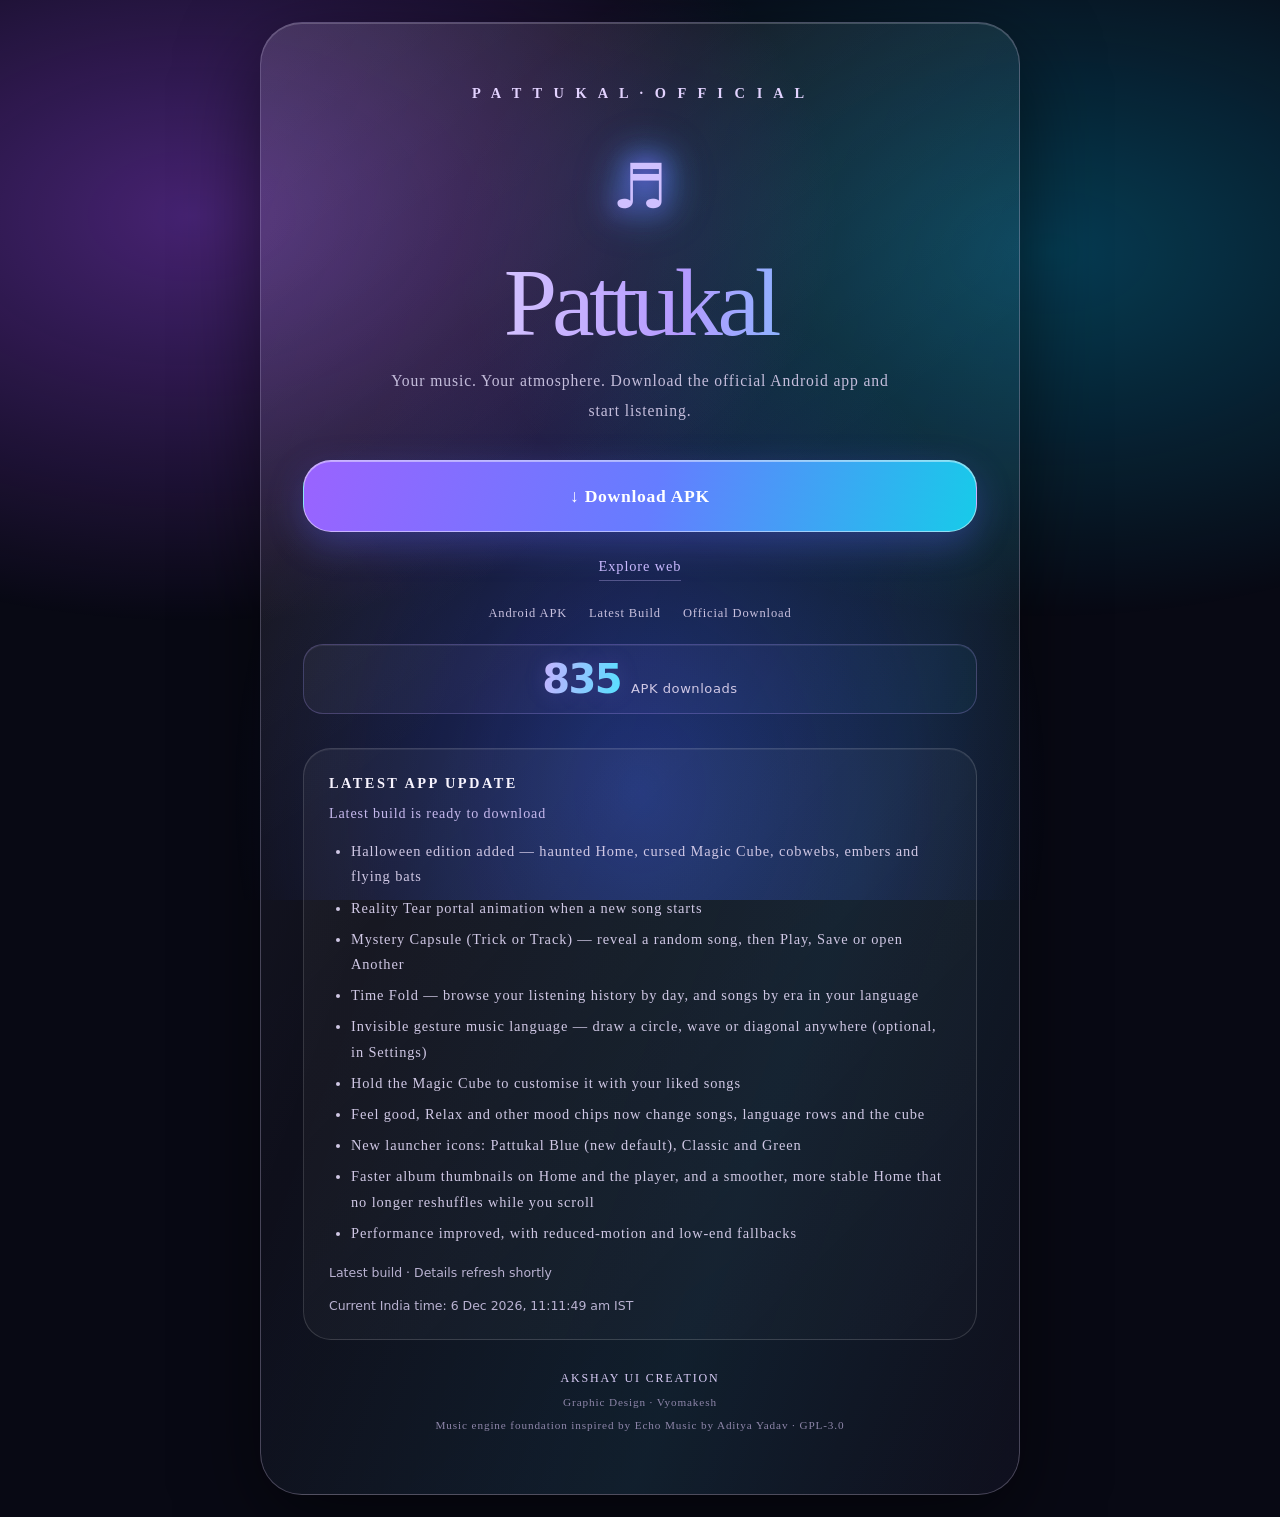
==== commit 5a4b6a56: "Update index.html" ====
--- a/index.html
+++ b/index.html
@@ -1,66 +1,46 @@
 <!doctype html>
-<html lang="en">
-<head>
-<meta charset="utf-8"><meta name="viewport" content="width=device-width, initial-scale=1">
-<meta name="theme-color" content="#070b18">
-<meta name="description" content="Pattukal — premium music, modern technology.">
-<title>Pattukal | Feel the Music. Explore the Future.</title>
+<html lang="en"><head><meta charset="utf-8"><meta name="google-site-verification" content="JwIdLj8xgnqfvDOk7KM26zURUYbmsCtrT8CBXh_GL_Q" /><meta name="viewport" content="width=device-width,initial-scale=1"><meta name="theme-color" content="#090914"><meta name="description" content="Official Pattukal Android music app download, latest APK release time and update notes."><title>Pattukal · Official</title>
 <style>
-@font-face{font-family:DuneRise;src:url("[data-uri]") format("truetype");font-display:swap}
-:root{--bg:#070b18;--surface:#101a32;--surface2:#142342;--text:#f4f5fb;--muted:#aab6cc;--soft:#8291ad;--pink:#efb5d0;--violet:#b6a1ff;--line:#ffffff19;--accent:#9b7bfa}
-*{box-sizing:border-box}html{scroll-behavior:smooth}body{margin:0;background:radial-gradient(ellipse at 78% 0%,#24224d 0,transparent 35%),radial-gradient(ellipse at 8% 58%,#111e39 0,transparent 38%),var(--bg);color:var(--text);font-family:Georgia,"Times New Roman",serif}a{color:inherit;text-decoration:none}button{font:inherit}.container{width:min(1160px,calc(100% - 44px));margin:auto}
-header{height:82px;display:flex;align-items:center;justify-content:space-between;border-bottom:1px solid #ffffff0b;position:relative;z-index:4}.brand{display:flex;align-items:center;gap:12px;font:19px DuneRise,Georgia;letter-spacing:2px}.brand img{width:42px;height:42px;border-radius:13px;object-fit:cover;box-shadow:0 0 25px #a78bfa44}.nav{display:flex;align-items:center;gap:27px;color:var(--muted);font:13px Georgia;letter-spacing:.7px}.nav a:hover{color:white}.nav .navbtn{padding:11px 17px;border:1px solid #c2a9ff55;border-radius:99px;color:white;background:#ffffff0b}
-.hero{display:grid;grid-template-columns:1.05fr .95fr;gap:42px;align-items:center;padding:80px 0 92px;min-height:650px}.eyebrow{font:11px Georgia;letter-spacing:3px;text-transform:uppercase;color:var(--pink)}h1{font:clamp(38px,5.6vw,70px)/1.16 DuneRise,Georgia;margin:20px 0 22px;letter-spacing:.5px}h1 em{font-style:normal;color:#c6b4ff}.lead{font:17px/1.9 Georgia;color:var(--muted);max-width:590px}.actions{display:flex;gap:12px;flex-wrap:wrap;margin:29px 0 19px}.btn{display:inline-flex;align-items:center;justify-content:center;gap:9px;border:1px solid #c8b5ff5c;border-radius:99px;padding:14px 21px;background:linear-gradient(120deg,#775bd0,#a45dba);color:white;font:13px Georgia;letter-spacing:.6px;cursor:pointer;box-shadow:0 10px 30px #8e70ed30;transition:.2s}.btn:hover{transform:translateY(-2px);filter:brightness(1.1)}.btn.ghost{background:#ffffff08;box-shadow:none;border-color:var(--line)}.micro{font:10px Georgia;color:var(--soft);letter-spacing:1.5px}.stats{display:flex;gap:10px;margin-top:31px}.stat{padding:14px 17px;min-width:105px;border:1px solid var(--line);border-radius:15px;background:#ffffff06}.stat strong{display:block;font:20px DuneRise,Georgia;color:#e8dfff}.stat span{font:9px Georgia;color:var(--soft);letter-spacing:1.2px;text-transform:uppercase}
-.showcase{position:relative;min-height:490px;display:grid;place-items:center}.glow{position:absolute;width:min(400px,90%);aspect-ratio:1;border-radius:50%;background:radial-gradient(circle,#9b80ff5c,transparent 68%);filter:blur(10px)}.device{position:relative;z-index:1;width:250px;padding:9px;border:1px solid #d6caff55;border-radius:32px;background:linear-gradient(145deg,#354064,#0b1123 65%);box-shadow:0 30px 80px #0009,0 0 50px #9b80ff25;transform:rotate(4deg)}.device img{width:100%;height:440px;object-fit:cover;object-position:top;display:block;border-radius:24px}.float{position:absolute;right:0;bottom:55px;z-index:2;padding:17px 20px;border:1px solid var(--line);border-radius:17px;background:#111d37eF;box-shadow:0 15px 35px #0006}.float b{display:block;font:19px DuneRise,Georgia;color:var(--pink);margin-bottom:5px}.float small{font:10px Georgia;letter-spacing:1px;color:var(--muted)}
-section{padding:76px 0}.section-title{text-align:center;max-width:690px;margin:0 auto 38px}.section-title h2,.download h2{font:clamp(28px,4vw,43px) DuneRise,Georgia;margin:13px 0}.section-title p{font:15px/1.8 Georgia;color:var(--muted)}.feature-grid{display:grid;grid-template-columns:repeat(3,1fr);gap:15px}.feature{padding:25px;border:1px solid var(--line);border-radius:19px;background:linear-gradient(145deg,#172748c9,#0d172bd9);min-height:176px}.feature .symbol{font-size:23px;color:#d5c5ff}.feature h3{font:17px DuneRise,Georgia;margin:15px 0 9px}.feature p{font:13px/1.75 Georgia;color:var(--muted);margin:0}
-.gallery{display:grid;grid-template-columns:repeat(4,1fr);gap:14px}.shot{margin:0;padding:7px;border:1px solid var(--line);border-radius:18px;background:#111d36;box-shadow:0 15px 40px #0004}.shot img{width:100%;height:auto;display:block;border-radius:12px}.shot figcaption{text-align:center;padding:12px 5px 8px;font:10px Georgia;letter-spacing:1px;color:var(--muted)}
-.download-panel{display:grid;grid-template-columns:1fr 205px;align-items:center;gap:28px;padding:clamp(27px,5vw,52px);border:1px solid #c2a9ff45;border-radius:26px;background:radial-gradient(circle at 100% 0,#5a438a44,transparent 48%),linear-gradient(130deg,#17284a,#10172d);box-shadow:0 24px 70px #0004}.download h2{margin:12px 0}.download-copy{font:15px/1.8 Georgia;color:var(--muted);max-width:650px}.counter{text-align:center;border:1px solid var(--line);border-radius:19px;padding:22px 14px;background:#080f22a8}.counter strong{display:block;font:clamp(34px,4vw,48px) DuneRise,Georgia;color:var(--pink)}.counter span{font:10px Georgia;color:var(--muted);letter-spacing:1.7px;text-transform:uppercase}.counter small{display:block;margin-top:10px;font:10px Georgia;color:var(--soft)}.ios-note{display:inline-flex;align-items:center;gap:9px;margin-left:8px;padding:12px 15px;border:1px solid var(--line);border-radius:99px;background:#ffffff06;font:12px Georgia}.coming{font:9px Georgia;letter-spacing:1px;color:var(--pink);border:1px solid #efa9c755;border-radius:99px;padding:5px 8px}
-footer{text-align:center;padding:42px 0 55px;border-top:1px solid #ffffff0b;color:var(--soft);font:12px/1.9 Georgia;letter-spacing:.6px}footer .brand{justify-content:center;color:white;margin-bottom:12px}
-.toast{position:fixed;left:50%;bottom:22px;transform:translate(-50%,20px);opacity:0;transition:.25s;z-index:10;padding:13px 18px;background:#202d4b;border:1px solid #a995e766;border-radius:13px;color:white;font:13px Georgia;box-shadow:0 10px 35px #0008;pointer-events:none}.toast.show{opacity:1;transform:translate(-50%,0)}
-@media(max-width:800px){.nav{gap:12px}.nav>a:not(.brand){display:none}.hero{grid-template-columns:1fr;text-align:center;padding:55px 0 65px}.lead{margin:auto}.actions,.stats{justify-content:center}.showcase{min-height:430px}.device{width:220px}.device img{height:390px}.float{right:3%;bottom:25px}.feature-grid{grid-template-columns:repeat(2,1fr)}.gallery{grid-template-columns:repeat(2,1fr)}.download-panel{grid-template-columns:1fr;text-align:center}.download-copy{margin:auto}.counter{width:100%;max-width:230px;margin:auto}.download-actions{justify-content:center}}
-@media(max-width:480px){.container{width:calc(100% - 28px)}header{height:70px}.brand{font-size:16px}.brand img{width:37px;height:37px}h1{font-size:39px}.lead{font-size:15px}.stats{gap:6px}.stat{min-width:0;padding:12px 10px}.stat strong{font-size:16px}.stat span{font-size:8px}.feature-grid{grid-template-columns:1fr}.gallery{gap:8px}.shot{padding:5px}.shot figcaption{font-size:9px}.showcase{min-height:380px}.device{width:190px}.device img{height:340px}.float{padding:12px}.float b{font-size:16px}.ios-note{margin:12px 0 0}}
-.credits{max-width:1100px;margin:70px auto 30px;padding:28px 24px;border:1px solid rgba(160,180,230,.18);border-radius:24px;background:rgba(18,31,62,.55)}.credits h2{margin:8px 0 20px}.credits p{display:flex;justify-content:space-between;gap:18px;flex-wrap:wrap;padding:12px 0;border-bottom:1px solid rgba(160,180,230,.12)}.credits p:last-child{border:0}.credits span{opacity:.75}</style>
-</head>
-<body>
-<header class="container">
-<a class="brand" href="#top"><img src="[data-uri]" alt="Pattukal logo"> PATTUKAL</a>
-<nav class="nav" aria-label="Main navigation"><a href="#features">Features</a><a href="#preview">App Preview</a><a href="#download">Download</a><a class="navbtn" href="https://t902968.github.io/pattukal-listen/app-test/" target="_blank" rel="noopener">Try the App ↗</a></nav>
-</header>
-<main id="top">
-<div class="container hero">
-<div><div class="eyebrow">Premium music · Modern technology</div><h1>Feel the Music.<br><em>Explore the Future.</em></h1><p class="lead">A music experience shaped around expressive design, smooth performance and thoughtful features. Discover your sound with Pattukal.</p>
-<div class="actions"><a class="btn" href="#download">↓ &nbsp; Download Android App</a><a class="btn ghost" href="https://t902968.github.io/pattukal-listen/app-test/" target="_blank" rel="noopener">▶ &nbsp; App Try Now</a></div><div class="micro">ANDROID DOWNLOAD &nbsp; · &nbsp; WEB APP PREVIEW &nbsp; · &nbsp; iOS COMING SOON</div>
-<div class="stats"><div class="stat"><strong>1.4.1</strong><span>App version</span></div><div class="stat"><strong>6+</strong><span>Experiences</span></div><div class="stat"><strong>∞</strong><span>Music moments</span></div></div></div>
-<div class="showcase"><div class="glow"></div><div class="device"><img src="[data-uri]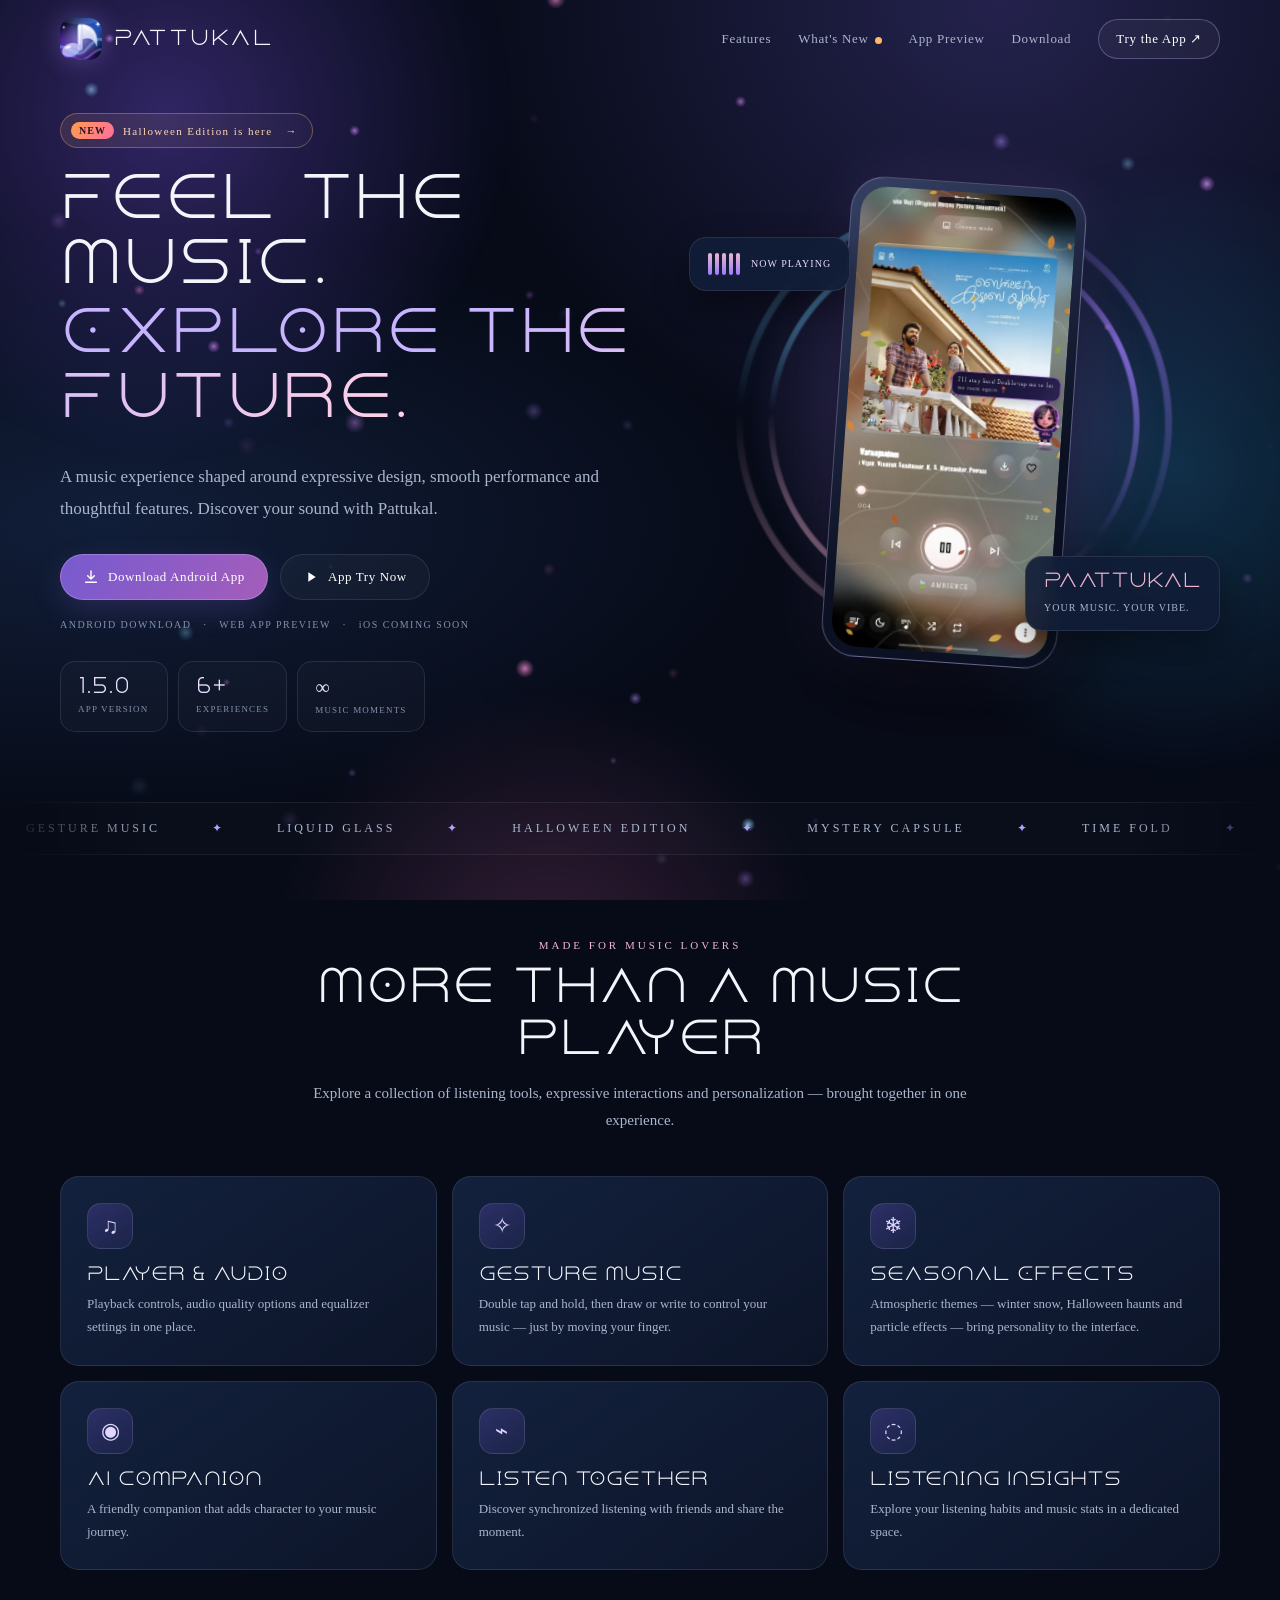
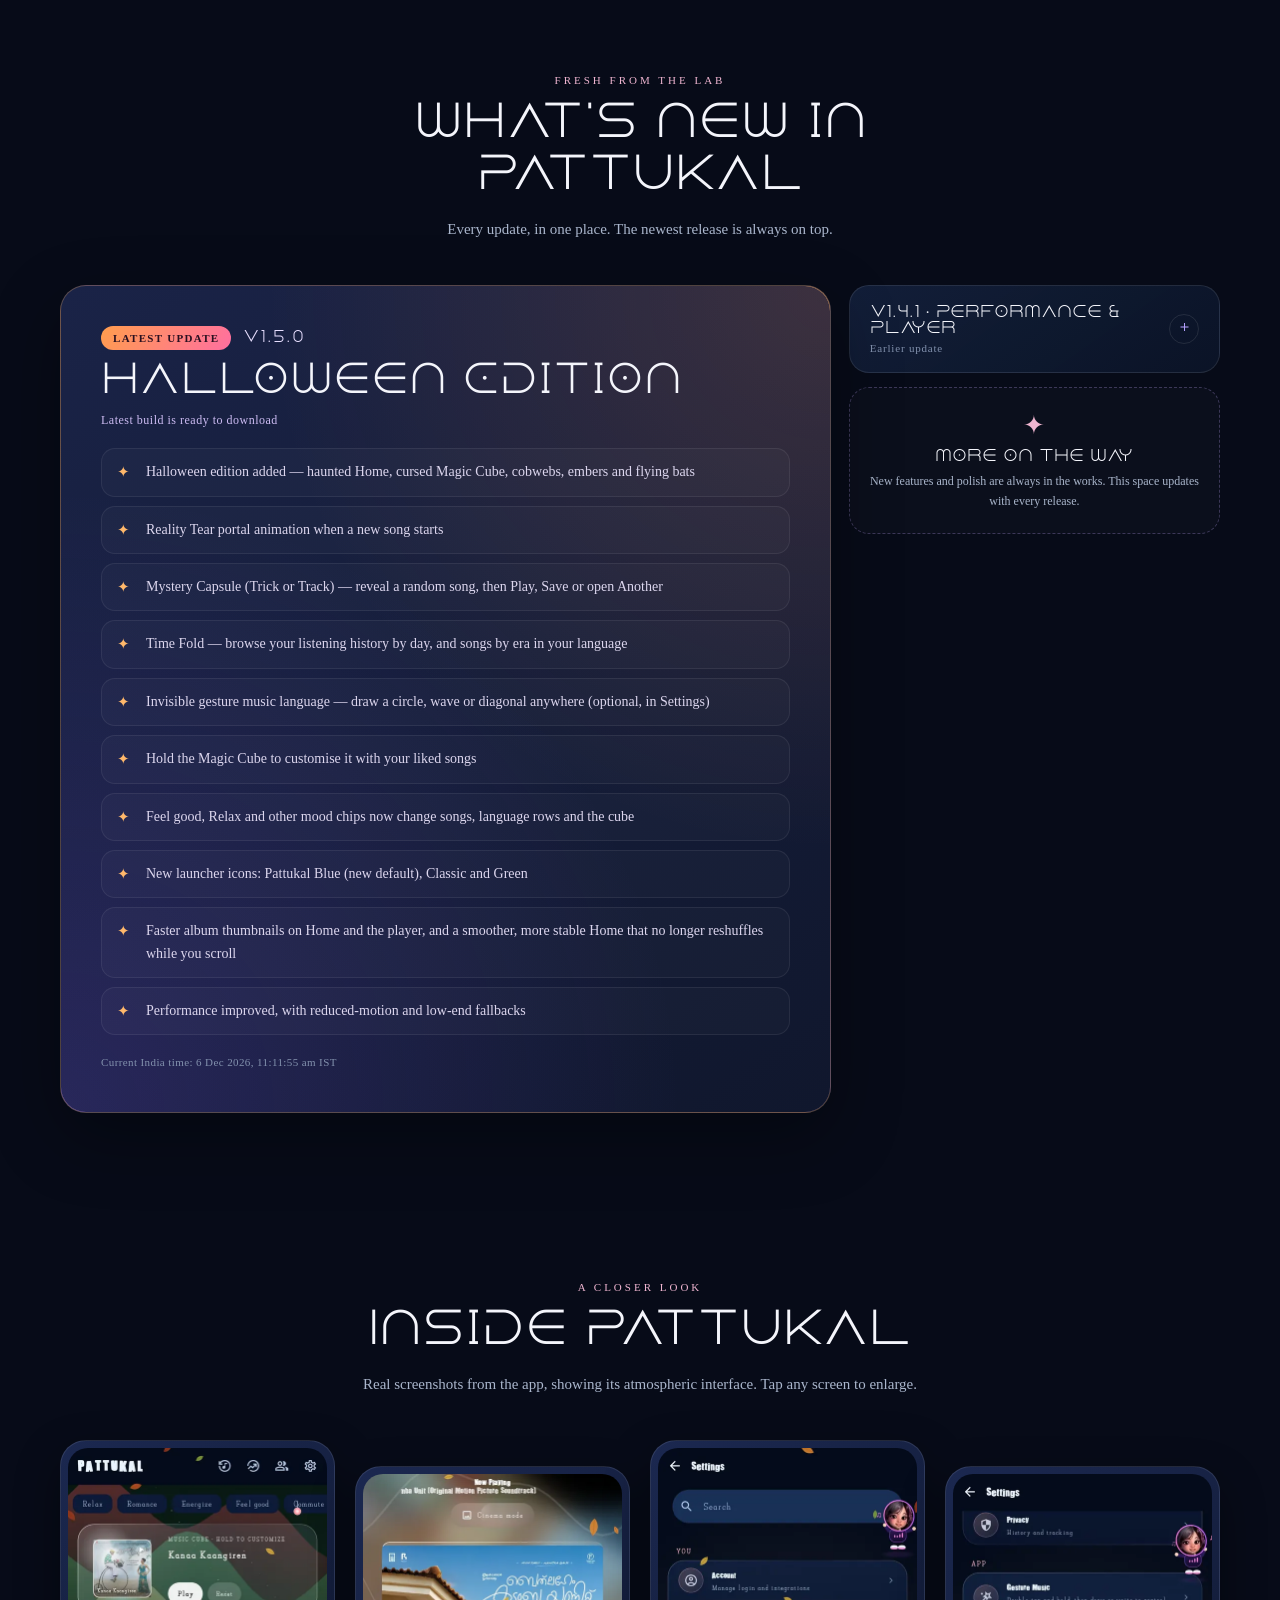
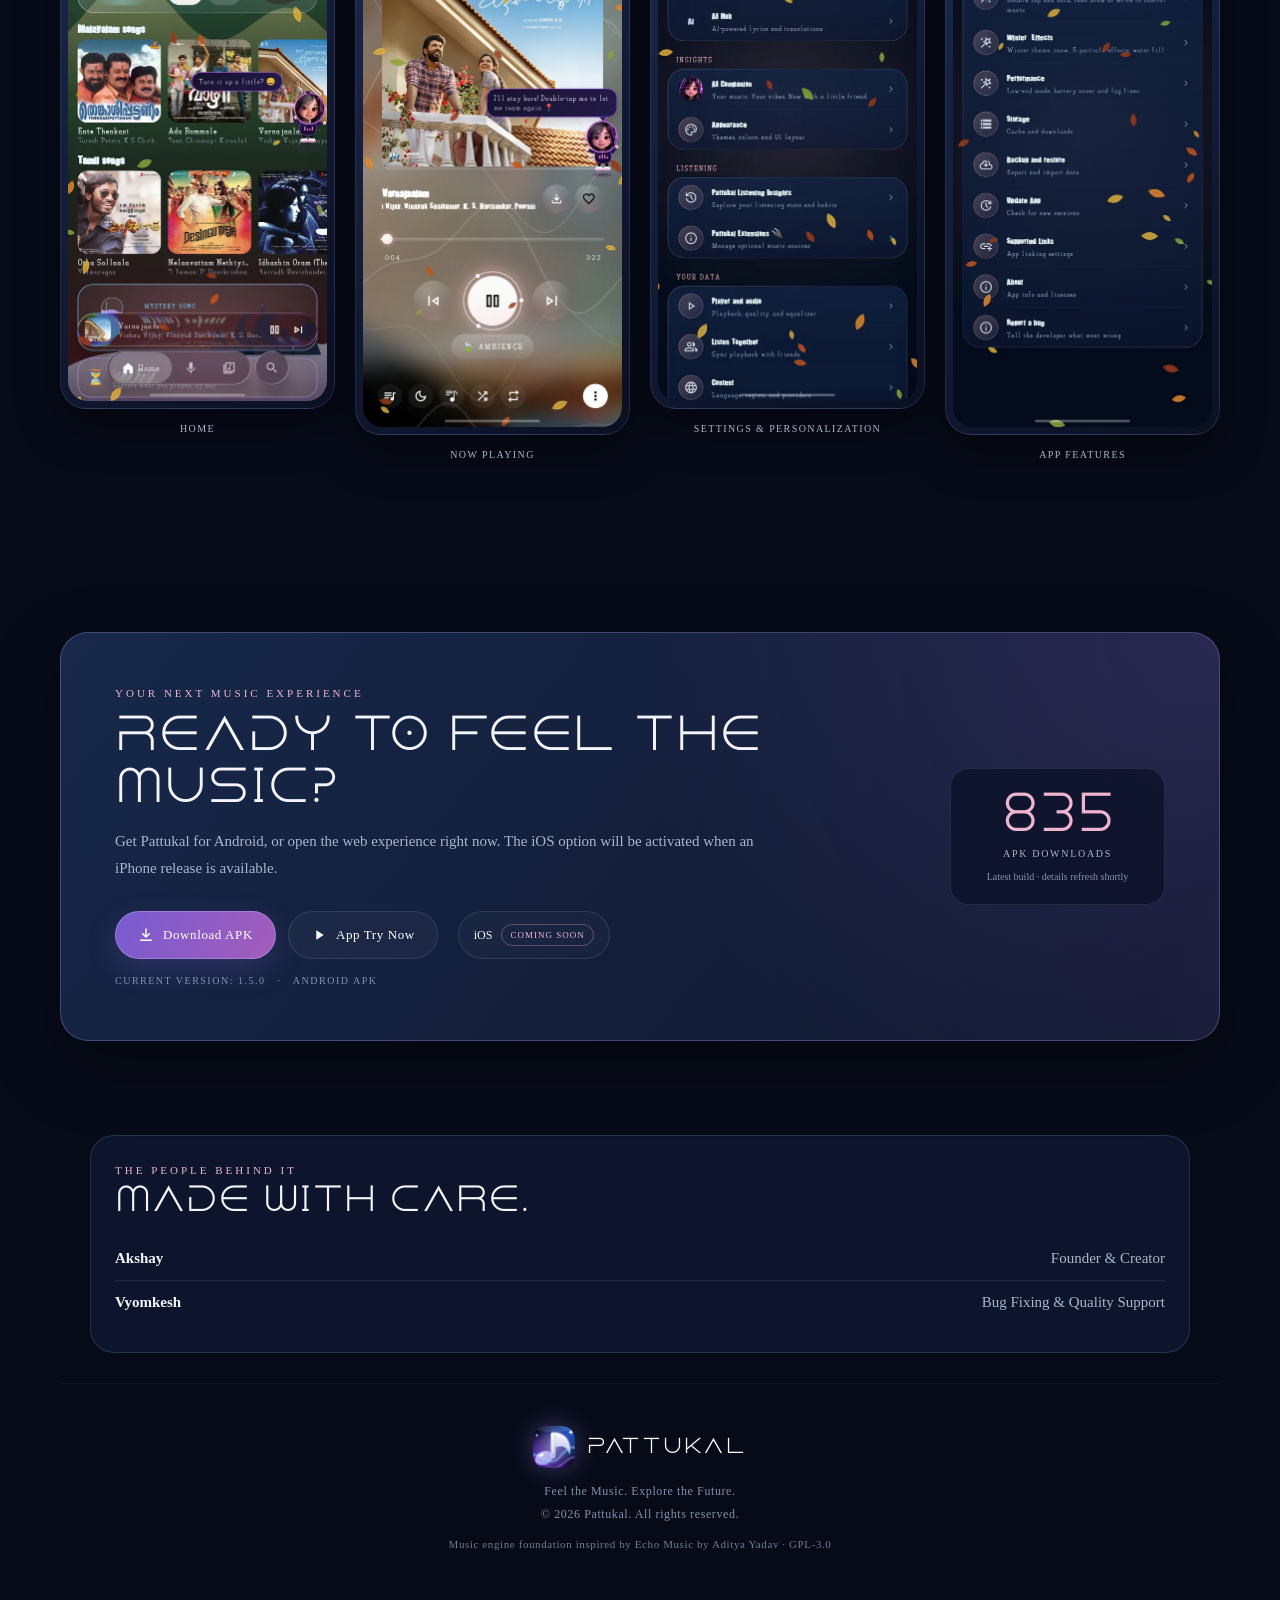
==== commit 5cad9bd3: "Website: new look with animations, What's New section and app screenshots - New animated landing pag" ====
--- a/index.html
+++ b/index.html
@@ -1,46 +1,424 @@
 <!doctype html>
-<html lang="en"><head><meta charset="utf-8"><meta name="google-site-verification" content="JwIdLj8xgnqfvDOk7KM26zURUYbmsCtrT8CBXh_GL_Q" /><meta name="viewport" content="width=device-width,initial-scale=1"><meta name="theme-color" content="#090914"><meta name="description" content="Official Pattukal Android music app download, latest APK release time and update notes."><title>Pattukal · Official</title>
+<html lang="en">
+<head>
+<meta charset="utf-8">
+<meta name="google-site-verification" content="JwIdLj8xgnqfvDOk7KM26zURUYbmsCtrT8CBXh_GL_Q">
+<meta name="viewport" content="width=device-width, initial-scale=1">
+<meta name="theme-color" content="#070b18">
+<meta name="description" content="Pattukal — premium music, modern technology. Download the official Android app, see what's new in the latest update, and try the web app.">
+<meta property="og:title" content="Pattukal | Feel the Music. Explore the Future.">
+<meta property="og:description" content="Official Pattukal Android music app — download the latest APK, see what's new and try the web app.">
+<link rel="icon" href="[data-uri]">
+<title>Pattukal | Feel the Music. Explore the Future.</title>
+<script>document.documentElement.className="js"</script>
 <style>
-:root{color-scheme:dark;--text:#f8f4ff;--muted:#c4bddb;--violet:#9c67ff;--cyan:#20d8f2;--blue:#347dff}*{box-sizing:border-box}body{margin:0;min-height:100svh;padding:22px 12px;background:#080914;color:var(--text);font:16px/1.75 Georgia,"Times New Roman",serif;letter-spacing:.055em;display:flex;justify-content:center;align-items:flex-start}body:before{content:"";position:fixed;inset:0;z-index:-1;background:radial-gradient(ellipse at 15% 24%,#a34aff66,transparent 42%),radial-gradient(ellipse at 82% 28%,#00c9ff44,transparent 40%),radial-gradient(ellipse at 50% 88%,#3658ff66,transparent 45%)}.shell{position:relative;width:min(760px,100%);padding:clamp(25px,6vw,58px) clamp(18px,4vw,42px);text-align:center;border:1px solid #e4d8ff44;border-radius:42px;background:linear-gradient(145deg,#ffffff17,#ffffff07 42%,#bdaaff0b);box-shadow:0 24px 80px #0008,inset 0 1px #ffffff30;overflow:hidden}.shell:before{content:"";position:absolute;inset:0;pointer-events:none;background:linear-gradient(110deg,#d7b6ff13,transparent 34%,#23d9ff13 70%,transparent)}.inner{position:relative}.wordmark{font-size:.9rem;letter-spacing:.28em;font-weight:bold;color:#e3d3ff}.headphones{margin:27px auto 20px;width:100px;height:100px;display:grid;place-items:center;font-family:system-ui,sans-serif;font-size:62px;color:#cfc0ff;text-shadow:0 0 24px #8c5dff,0 0 40px #00dfff;filter:drop-shadow(0 0 18px #8261ff66)}h1{font-size:clamp(3.5rem,11vw,6rem);line-height:1.05;letter-spacing:-.055em;margin:18px 0 12px;font-weight:500;background:linear-gradient(95deg,#f6edff,#b49aff 56%,#45dfff);color:transparent;background-clip:text}.subtitle{max-width:530px;margin:0 auto;color:var(--muted);font-size:.98rem;line-height:1.9}.download{display:flex;align-items:center;justify-content:center;gap:12px;width:100%;margin:34px auto 20px;padding:20px 16px;border:1px solid #ffffff80;border-radius:28px;background:linear-gradient(105deg,#9a63ff,#657dff 52%,#17cbe9);color:white;text-decoration:none;font-size:1.1rem;font-weight:bold;letter-spacing:.04em;box-shadow:0 12px 36px #5d68ff55,inset 0 1px #ffffff70;transition:transform .2s,box-shadow .2s}.download:hover{transform:translateY(-2px);box-shadow:0 18px 42px #31cfff55}.link{display:inline-block;color:#c9b9ff;text-decoration:none;border-bottom:1px solid #c9b9ff55;font-size:.9rem}.download-counter{display:flex;align-items:baseline;justify-content:center;gap:10px;margin:-18px 0 34px;padding:14px 18px;border:1px solid #b9a1ff40;border-radius:20px;background:linear-gradient(120deg,#ffffff0c,#8d72ff12,#24d9f20b);box-shadow:inset 0 1px #ffffff12}.counter-number{font:700 clamp(1.8rem,6vw,2.5rem)/1 system-ui,sans-serif;letter-spacing:-.04em;background:linear-gradient(100deg,#cbb7ff,#53e7ff);color:transparent;background-clip:text;text-shadow:0 0 22px #8b72ff33}.counter-label{font:.82rem/1.4 system-ui,sans-serif;letter-spacing:.04em;color:#d0c8e5}.badges{display:flex;justify-content:center;flex-wrap:wrap;gap:22px;margin:22px 0 38px;color:#c9c1df;font-size:.78rem}.update{padding:22px 25px;text-align:left;border:1px solid #ffffff25;border-radius:28px;background:linear-gradient(135deg,#ffffff0c,#ffffff04);box-shadow:inset 0 1px #ffffff12}.update h2{font-size:.9rem;letter-spacing:.17em;margin:0 0 4px}.stamp{color:#c6b9ed;font-size:.88rem;margin-bottom:12px}.update ul{margin:8px 0 0;padding-left:22px;color:#d0c8e5;font-size:.9rem;overflow-wrap:anywhere}.update li{padding:2px 0 4px}.foot{margin-top:28px;color:#d8cbf5;font-size:.75rem;letter-spacing:.15em}.subfoot{color:#8e86a9;font-size:.7rem;margin-top:4px}.meta{margin-top:12px;color:#b9b2d1;font: .78rem/1.7 system-ui,sans-serif;letter-spacing:0}@media(max-width:420px){body{padding:14px 9px}.shell{border-radius:32px}.badges{gap:12px}.update{padding:18px}.download{border-radius:22px}}@media(prefers-reduced-motion:reduce){*,*:before,*:after{transition:none!important}}
-</style></head><body><main class="shell"><div class="inner">
-<div class="wordmark">P A T T U K A L · O F F I C I A L</div><div class="headphones" aria-hidden="true">♬</div><h1>Pattukal</h1><p class="subtitle">Your music. Your atmosphere. Download the official Android app and start listening.</p>
-<a class="download" id="download-apk" href="https://github.com/T902968/pattukal-listen/releases/download/latest/pattukal.apk">↓ &nbsp; Download APK</a><a class="link" href="https://github.com/T902968/pattukal-listen">Explore web</a>
-<div class="badges"><span>Android APK</span><span>Latest Build</span><span>Official Download</span></div><div class="download-counter" aria-live="polite"><span class="counter-number" id="download-count">835</span><span class="counter-label">APK downloads</span></div>
-<section class="update"><h2>LATEST APP UPDATE</h2><div class="stamp" id="release-time">Loading latest release time…</div><ul id="release-notes"><li>Loading the latest app changes…</li></ul><div class="meta" id="release-meta">Checking the latest APK from GitHub…</div><div class="meta" id="clock">Current India time: loading…</div></section>
-<div class="foot">AKSHAY UI CREATION</div><div class="subfoot">Graphic Design · Vyomakesh</div><div class="subfoot">Music engine foundation inspired by Echo Music by Aditya Yadav · GPL-3.0</div>
-</div></main><script>
-const timeEl=document.getElementById("release-time"),notesEl=document.getElementById("release-notes"),metaEl=document.getElementById("release-meta"),clockEl=document.getElementById("clock"),downloadCountEl=document.getElementById("download-count");
+@font-face{font-family:DuneRise;src:url("[data-uri]") format("truetype");font-display:swap}
+:root{--bg:#070b18;--surface:#101a32;--surface2:#142342;--text:#f4f5fb;--muted:#aab6cc;--soft:#8291ad;--pink:#efb5d0;--violet:#b6a1ff;--line:#ffffff19;--accent:#9b7bfa;--orange:#ffb86b;--head:DuneRise,Georgia,serif;--body:Georgia,"Times New Roman",serif}
+*{box-sizing:border-box}
+html{scroll-behavior:smooth;scroll-padding-top:90px;overflow-x:clip}
+body{margin:0;background:var(--bg);color:var(--text);font-family:var(--body);overflow-x:clip;-webkit-font-smoothing:antialiased}
+a{color:inherit;text-decoration:none}button{font:inherit;color:inherit}img{max-width:100%}
+.container{width:min(1160px,calc(100% - 44px));margin:auto}
+:focus-visible{outline:2px solid var(--violet);outline-offset:3px;border-radius:8px}
+
+/* ---------- living background ---------- */
+.aurora{position:fixed;inset:0;z-index:-2;overflow:hidden;pointer-events:none;background:radial-gradient(ellipse at 78% 0,#24224d 0,transparent 38%),radial-gradient(ellipse at 8% 58%,#111e39 0,transparent 40%),var(--bg)}
+.orb{position:absolute;border-radius:50%;will-change:transform;opacity:.55}
+.orb.o1{width:62vmax;height:62vmax;left:-18vmax;top:-22vmax;background:radial-gradient(circle,#7a55e8aa,transparent 62%);animation:drift1 26s ease-in-out infinite alternate}
+.orb.o2{width:56vmax;height:56vmax;right:-20vmax;top:12vh;background:radial-gradient(circle,#2f9bd877,transparent 62%);animation:drift2 32s ease-in-out infinite alternate}
+.orb.o3{width:50vmax;height:50vmax;left:18vw;bottom:-30vmax;background:radial-gradient(circle,#d9609f66,transparent 62%);animation:drift3 38s ease-in-out infinite alternate}
+@keyframes drift1{to{transform:translate3d(14vw,10vh,0) scale(1.15)}}
+@keyframes drift2{to{transform:translate3d(-12vw,-8vh,0) scale(.9)}}
+@keyframes drift3{to{transform:translate3d(-10vw,-12vh,0) scale(1.2)}}
+#fx{position:fixed;inset:0;width:100%;height:100%;z-index:-1;pointer-events:none}
+.progress{position:fixed;left:0;top:0;height:3px;width:100%;transform-origin:0 50%;transform:scaleX(0);background:linear-gradient(90deg,#8e70ed,#efb5d0,#ffb86b);z-index:20}
+
+/* ---------- header ---------- */
+.top{position:sticky;top:0;z-index:15;transition:background .3s,border-color .3s,backdrop-filter .3s;border-bottom:1px solid transparent}
+.top.stuck{background:#070b18b8;-webkit-backdrop-filter:blur(16px) saturate(140%);backdrop-filter:blur(16px) saturate(140%);border-color:#ffffff12}
+.bar{height:78px;display:flex;align-items:center;justify-content:space-between}
+.brand{display:flex;align-items:center;gap:12px;font:19px var(--head);letter-spacing:2px}
+.brand img{width:42px;height:42px;border-radius:13px;object-fit:cover;box-shadow:0 0 25px #a78bfa55;transition:transform .5s}
+.brand:hover img{transform:rotate(-8deg) scale(1.08)}
+.nav{display:flex;align-items:center;gap:27px;color:var(--muted);font:13px var(--body);letter-spacing:.7px}
+.nav a{position:relative;transition:color .2s}
+.nav a:not(.navbtn):after{content:"";position:absolute;left:0;right:0;bottom:-6px;height:1px;background:linear-gradient(90deg,transparent,var(--violet),transparent);transform:scaleX(0);transition:transform .3s}
+.nav a:hover{color:#fff}.nav a:not(.navbtn):hover:after{transform:scaleX(1)}
+.nav .navbtn{padding:11px 17px;border:1px solid #c2a9ff55;border-radius:99px;color:#fff;background:#ffffff0b;transition:.25s}
+.nav .navbtn:hover{background:#ffffff1c;border-color:#c2a9ffaa;box-shadow:0 0 24px #9b7bfa44}
+.dot-new{display:inline-block;width:7px;height:7px;margin-left:6px;border-radius:50%;background:var(--orange);box-shadow:0 0 0 0 #ffb86b99;animation:ping 1.8s infinite;vertical-align:middle}
+@keyframes ping{70%{box-shadow:0 0 0 9px #ffb86b00}100%{box-shadow:0 0 0 0 #ffb86b00}}
+
+/* ---------- hero ---------- */
+.hero{display:grid;grid-template-columns:1.05fr .95fr;gap:42px;align-items:center;padding:34px 0 70px;min-height:600px}
+.eyebrow{font:11px var(--body);letter-spacing:3px;text-transform:uppercase;color:var(--pink)}
+.pill{display:inline-flex;align-items:center;gap:9px;padding:8px 14px 8px 10px;margin-bottom:22px;border:1px solid #ffb86b55;border-radius:99px;background:linear-gradient(90deg,#ffb86b1c,#ffffff06);font:11px var(--body);letter-spacing:1.4px;color:#ffd9b0;transition:.25s}
+.pill:hover{border-color:#ffb86bcc;transform:translateY(-2px)}
+.pill b{padding:3px 8px;border-radius:99px;background:linear-gradient(120deg,#ff9d4d,#ff6fa0);color:#2a1020;font:10px var(--body);font-weight:700;letter-spacing:1px}
+h1{font:clamp(34px,4.3vw,56px)/1.18 var(--head);margin:0 0 22px;letter-spacing:.5px}
+h1 .ln{display:block;overflow:hidden;padding-bottom:.08em}
+h1 .ln>span{display:block;animation:rise .9s cubic-bezier(.2,.8,.2,1) both}
+h1 .ln:nth-child(2)>span{animation-delay:.14s}
+h1 em{font-style:normal;background:linear-gradient(100deg,#c6b4ff 20%,#ffd1e6 45%,#9fe3ff 60%,#c6b4ff 85%);background-size:220% 100%;-webkit-background-clip:text;background-clip:text;color:transparent;animation:rise .9s .14s cubic-bezier(.2,.8,.2,1) both,shimmer 6s 1.2s linear infinite}
+@keyframes rise{from{transform:translateY(110%);opacity:0}to{transform:none;opacity:1}}
+@keyframes shimmer{to{background-position:-220% 0}}
+.lead{font:17px/1.9 var(--body);color:var(--muted);max-width:590px;margin:0;animation:fade 1s .35s both}
+@keyframes fade{from{opacity:0;transform:translateY(14px)}to{opacity:1;transform:none}}
+.actions{display:flex;gap:12px;flex-wrap:wrap;margin:29px 0 19px;animation:fade 1s .5s both}
+.btn{position:relative;overflow:hidden;display:inline-flex;align-items:center;justify-content:center;gap:9px;border:1px solid #c8b5ff5c;border-radius:99px;padding:14px 22px;background:linear-gradient(120deg,#775bd0,#a45dba);color:#fff;font:13px var(--body);letter-spacing:.6px;cursor:pointer;box-shadow:0 10px 30px #8e70ed30;transition:transform .2s,filter .2s,box-shadow .2s}
+.btn:after{content:"";position:absolute;top:0;bottom:0;width:60%;left:-80%;background:linear-gradient(100deg,transparent,#ffffff55,transparent);transform:skewX(-20deg);transition:left .6s}
+.btn:hover:after{left:130%}
+.btn:hover{transform:translateY(-2px);filter:brightness(1.1);box-shadow:0 14px 38px #8e70ed55}
+.btn.ghost{background:#ffffff08;box-shadow:none;border-color:var(--line)}
+.btn.ghost:hover{background:#ffffff14}
+.btn svg{width:16px;height:16px;flex:none}
+.micro{font:10px var(--body);color:var(--soft);letter-spacing:1.5px;animation:fade 1s .6s both}
+.stats{display:flex;gap:10px;margin-top:31px;animation:fade 1s .7s both}
+.stat{padding:14px 17px;min-width:108px;border:1px solid var(--line);border-radius:15px;background:#ffffff06;transition:.25s}
+.stat:hover{transform:translateY(-3px);border-color:#c2a9ff55}
+.stat strong{display:block;font:20px var(--head);color:#e8dfff}
+.stat span{font:9px var(--body);color:var(--soft);letter-spacing:1.2px;text-transform:uppercase}
+
+.showcase{position:relative;min-height:540px;display:grid;place-items:center;perspective:1100px}
+.glow{position:absolute;width:min(430px,92%);aspect-ratio:1;border-radius:50%;background:radial-gradient(circle,#9b80ff66,transparent 68%);animation:breathe 5s ease-in-out infinite}
+@keyframes breathe{50%{transform:scale(1.14);opacity:.8}}
+.ring{position:absolute;width:min(400px,86%);aspect-ratio:1;border-radius:50%;background:conic-gradient(from 0deg,transparent 0,#9b7bfa 18%,transparent 36%,#efb5d0 58%,transparent 76%,#6ed0ff 92%,transparent);-webkit-mask:radial-gradient(circle,transparent 63%,#000 64%,#000 65.2%,transparent 66%);mask:radial-gradient(circle,transparent 63%,#000 64%,#000 65.2%,transparent 66%);animation:spin 14s linear infinite;opacity:.85}
+.ring.r2{width:min(470px,94%);animation-duration:22s;animation-direction:reverse;opacity:.45}
+@keyframes spin{to{transform:rotate(360deg)}}
+.bob{position:relative;z-index:1;animation:bob 6s ease-in-out infinite}
+@keyframes bob{50%{transform:translateY(-14px)}}
+.device{position:relative;width:236px;padding:9px;border:1px solid #d6caff55;border-radius:34px;background:linear-gradient(145deg,#354064,#0b1123 65%);box-shadow:0 30px 80px #000a,0 0 60px #9b80ff30;transform:rotate(4deg) rotateX(var(--rx,0deg)) rotateY(var(--ry,0deg));transition:transform .25s ease-out;transform-style:preserve-3d}
+.device:before{content:"";position:absolute;top:15px;left:50%;width:62px;height:6px;border-radius:9px;background:#05080f;transform:translateX(-50%);z-index:2;opacity:.8}
+.device:after{content:"";position:absolute;inset:9px;border-radius:26px;pointer-events:none;background:linear-gradient(115deg,transparent 35%,#ffffff1c 48%,transparent 58%);background-size:260% 100%;animation:glare 7s 1.5s ease-in-out infinite}
+@keyframes glare{0%{background-position:130% 0}45%,100%{background-position:-130% 0}}
+.device img{width:100%;height:auto;aspect-ratio:520/1111;object-fit:cover;object-position:top;display:block;border-radius:26px;background:#0c1224}
+.float{position:absolute;z-index:3;padding:15px 18px;border:1px solid var(--line);border-radius:17px;background:#111d37e8;-webkit-backdrop-filter:blur(8px);backdrop-filter:blur(8px);box-shadow:0 15px 35px #0006;animation:bob 5s ease-in-out infinite}
+.float.f1{right:0;bottom:62px}.float.f2{left:0;top:84px;animation-delay:-2.4s}
+.float b{display:block;font:18px var(--head);color:var(--pink);margin-bottom:5px}
+.float small{font:10px var(--body);letter-spacing:1px;color:var(--muted)}
+.float.f2{display:flex;align-items:center;gap:11px}.float.f2 small{color:#e6dcff}
+.eq{display:flex;align-items:flex-end;gap:3px;height:22px}.eq i{width:4px;border-radius:3px;background:linear-gradient(#efb5d0,#9b7bfa);animation:eq 1s ease-in-out infinite;height:100%;transform-origin:50% 100%}
+.eq i:nth-child(2){animation-delay:-.3s;animation-duration:.8s}.eq i:nth-child(3){animation-delay:-.6s;animation-duration:1.2s}.eq i:nth-child(4){animation-delay:-.15s;animation-duration:.9s}.eq i:nth-child(5){animation-delay:-.45s}
+@keyframes eq{0%,100%{transform:scaleY(.25)}50%{transform:scaleY(1)}}
+.notes{position:absolute;inset:0;pointer-events:none;z-index:2}
+.notes i{position:absolute;bottom:20%;font:normal 20px var(--body);color:#d9ccff;opacity:0;animation:note 7s ease-in infinite;text-shadow:0 0 14px #9b7bfa}
+.notes i:nth-child(1){left:22%;animation-delay:0s}.notes i:nth-child(2){left:70%;animation-delay:1.6s;font-size:26px}.notes i:nth-child(3){left:40%;animation-delay:3.1s}.notes i:nth-child(4){left:84%;animation-delay:4.4s;font-size:16px}.notes i:nth-child(5){left:10%;animation-delay:5.5s;font-size:24px}
+@keyframes note{0%{transform:translateY(0) rotate(-8deg);opacity:0}12%{opacity:.9}100%{transform:translateY(-300px) rotate(14deg);opacity:0}}
+
+/* ---------- marquee ---------- */
+.marquee{border-block:1px solid #ffffff10;background:#ffffff04;overflow:hidden;-webkit-mask:linear-gradient(90deg,transparent,#000 12%,#000 88%,transparent);mask:linear-gradient(90deg,transparent,#000 12%,#000 88%,transparent)}
+.track{display:flex;width:max-content;animation:slide 34s linear infinite}
+.track span{padding:18px 26px;font:12px var(--body);letter-spacing:3px;text-transform:uppercase;color:var(--muted);white-space:nowrap}
+.track span:after{content:"✦";margin-left:52px;color:var(--violet)}
+@keyframes slide{to{transform:translateX(-50%)}}
+
+/* ---------- sections ---------- */
+section{padding:84px 0}
+.section-title{text-align:center;max-width:690px;margin:0 auto 42px}
+.section-title h2,.download h2{font:clamp(28px,4vw,43px)/1.2 var(--head);margin:13px 0}
+.section-title p{font:15px/1.8 var(--body);color:var(--muted);margin:0}
+.js .rv{opacity:0;transform:translateY(28px);transition:opacity .8s cubic-bezier(.2,.8,.2,1),transform .8s cubic-bezier(.2,.8,.2,1);transition-delay:var(--d,0s)}
+.js .rv.in{opacity:1;transform:none}
+
+.feature-grid{display:grid;grid-template-columns:repeat(3,1fr);gap:15px}
+.feature{position:relative;overflow:hidden;padding:26px;border:1px solid var(--line);border-radius:19px;background:linear-gradient(145deg,#172748c9,#0d172bd9);min-height:180px;transition:transform .3s,border-color .3s}
+.feature:before{content:"";position:absolute;inset:0;background:radial-gradient(260px circle at var(--mx,50%) var(--my,0%),#9b7bfa33,transparent 70%);opacity:0;transition:opacity .3s}
+.feature:hover{transform:translateY(-5px);border-color:#c2a9ff55}.feature:hover:before{opacity:1}
+.feature>*{position:relative}
+.feature .symbol{display:grid;place-items:center;width:46px;height:46px;border-radius:14px;font-size:22px;color:#e1d6ff;background:linear-gradient(145deg,#2c2f66,#1a2447);border:1px solid #ffffff1c;transition:transform .4s}
+.feature:hover .symbol{transform:rotate(-8deg) scale(1.1)}
+.feature h3{font:17px var(--head);margin:16px 0 9px}
+.feature p{font:13px/1.75 var(--body);color:var(--muted);margin:0}
+
+/* ---------- what's new ---------- */
+.new-wrap{display:grid;grid-template-columns:1.35fr .65fr;gap:18px;align-items:start}
+.latest{position:relative;overflow:hidden;padding:clamp(24px,4vw,40px);border:1px solid #ffb86b44;border-radius:26px;background:radial-gradient(circle at 100% 0,#ff8f4a2a,transparent 50%),radial-gradient(circle at 0 100%,#7a55e833,transparent 55%),linear-gradient(145deg,#1a2347,#10172d);box-shadow:0 24px 70px #0005}
+.latest:before{content:"";position:absolute;inset:-1px;border-radius:26px;padding:1px;background:conic-gradient(from var(--a,0deg),transparent 0,#ffb86b 12%,transparent 30%,#9b7bfa 55%,transparent 75%);-webkit-mask:linear-gradient(#000 0 0) content-box,linear-gradient(#000 0 0);-webkit-mask-composite:xor;mask-composite:exclude;animation:ang 8s linear infinite;pointer-events:none}
+@property --a{syntax:"<angle>";inherits:false;initial-value:0deg}
+@keyframes ang{to{--a:360deg}}
+.vhead{display:flex;align-items:center;gap:12px;flex-wrap:wrap;margin-bottom:6px}
+.vbadge{padding:6px 12px;border-radius:99px;background:linear-gradient(120deg,#ff9d4d,#ff6fa0);color:#2a1020;font:700 11px var(--body);letter-spacing:1.3px}
+.vnum{font:15px var(--head);letter-spacing:1px;color:#e8dfff}
+.latest h3{font:clamp(26px,3.6vw,38px)/1.2 var(--head);margin:10px 0 8px}
+.stamp{font:12px var(--body);color:#cdbcf3;letter-spacing:.5px;margin-bottom:20px}
+.notes-list{list-style:none;margin:0;padding:0;display:grid;gap:9px}
+.notes-list li{position:relative;padding:12px 14px 12px 44px;border:1px solid #ffffff12;border-radius:14px;background:#ffffff06;font:14px/1.6 var(--body);color:#dcd6ee;transition:background .25s,transform .25s,border-color .25s}
+.notes-list li:before{content:"✦";position:absolute;left:15px;top:11px;font-size:15px;color:var(--orange)}
+.notes-list li:hover{background:#ffffff0f;transform:translateX(4px);border-color:#ffb86b44}
+.js .notes-list li{opacity:0;transform:translateY(14px)}
+.js .latest.in .notes-list li{opacity:1;transform:none;transition:opacity .6s cubic-bezier(.2,.8,.2,1) calc(var(--i)*70ms),transform .6s cubic-bezier(.2,.8,.2,1) calc(var(--i)*70ms),background .25s,border-color .25s}
+.js .latest.in .notes-list li:hover{transform:translateX(4px);transition-delay:0s}
+.meta{margin-top:18px;font:11px/1.7 var(--body);letter-spacing:.4px;color:var(--soft)}
+.side{display:grid;gap:14px}
+.older,.next{border:1px solid var(--line);border-radius:20px;background:linear-gradient(145deg,#172748b0,#0d172bc0);overflow:hidden}
+.older summary{list-style:none;cursor:pointer;display:flex;align-items:center;justify-content:space-between;gap:10px;padding:18px 20px;font:15px var(--head)}
+.older summary::-webkit-details-marker{display:none}
+.older summary small{display:block;margin-top:5px;font:11px var(--body);letter-spacing:.8px;color:var(--soft)}
+.older summary:after{content:"+";flex:none;width:28px;height:28px;display:grid;place-items:center;border-radius:50%;border:1px solid var(--line);color:var(--violet);transition:transform .3s}
+.older[open] summary:after{transform:rotate(45deg)}
+.older ul{margin:0;padding:0 20px 18px 38px;color:var(--muted);font:13px/1.7 var(--body)}
+.older li{padding:3px 0}
+.older li::marker{color:var(--violet)}
+.next{padding:22px 20px;text-align:center;border-style:dashed;border-color:#c2a9ff44;background:#ffffff05}
+.next .spark{font-size:26px;color:var(--pink);animation:twinkle 2.4s ease-in-out infinite}
+@keyframes twinkle{50%{transform:scale(1.25) rotate(20deg);opacity:.6}}
+.next h4{font:15px var(--head);margin:8px 0 6px}
+.next p{font:12px/1.7 var(--body);color:var(--muted);margin:0}
+
+/* ---------- gallery ---------- */
+.gallery{display:grid;grid-template-columns:repeat(4,1fr);gap:20px;align-items:start}
+.shot{margin:0;text-align:center}
+.shot button{display:block;width:100%;padding:7px;border:1px solid var(--line);border-radius:26px;background:linear-gradient(145deg,#1b2850,#0b1123);box-shadow:0 18px 44px #0006;cursor:zoom-in;transition:transform .35s cubic-bezier(.2,.8,.2,1),box-shadow .35s,border-color .35s}
+.shot:nth-child(even) button{margin-top:26px}
+.shot button:hover{transform:translateY(-8px) rotate(-1deg);border-color:#c2a9ff77;box-shadow:0 28px 60px #0008,0 0 40px #9b7bfa33}
+.shot img{width:100%;height:auto;aspect-ratio:520/1111;object-fit:cover;display:block;border-radius:20px;background:#0c1224}
+.shot figcaption{padding:14px 5px 4px;font:10px var(--body);letter-spacing:1.4px;color:var(--muted)}
+.lb{position:fixed;inset:0;z-index:50;display:none;place-items:center;padding:24px;background:#04060dd9;-webkit-backdrop-filter:blur(10px);backdrop-filter:blur(10px)}
+.lb.open{display:grid;animation:fadeonly .25s both}
+@keyframes fadeonly{from{opacity:0}}
+.lb img{max-height:88vh;max-width:min(92vw,430px);width:auto;border-radius:26px;border:1px solid #ffffff30;box-shadow:0 30px 100px #000;animation:zoom .35s cubic-bezier(.2,.8,.2,1) both}
+@keyframes zoom{from{transform:scale(.88);opacity:0}}
+.lb button{position:absolute;top:18px;right:18px;width:44px;height:44px;border-radius:50%;border:1px solid #ffffff30;background:#ffffff14;font-size:22px;cursor:pointer}
+
+/* ---------- download ---------- */
+.download-panel{position:relative;overflow:hidden;display:grid;grid-template-columns:1fr 215px;align-items:center;gap:28px;padding:clamp(27px,5vw,54px);border:1px solid #c2a9ff45;border-radius:28px;background:radial-gradient(circle at 100% 0,#5a438a55,transparent 48%),linear-gradient(130deg,#17284a,#10172d);box-shadow:0 24px 70px #0005}
+.download-panel:after{content:"";position:absolute;inset:0;pointer-events:none;background:linear-gradient(115deg,transparent 40%,#ffffff0c 50%,transparent 60%);background-size:250% 100%;animation:glare 9s ease-in-out infinite}
+.download-copy{font:15px/1.8 var(--body);color:var(--muted);max-width:650px;margin:0}
+.download .actions{animation:none;margin-bottom:16px}
+.ios-note{display:inline-flex;align-items:center;gap:9px;margin-left:8px;padding:12px 15px;border:1px solid var(--line);border-radius:99px;background:#ffffff06;font:12px var(--body)}
+.coming{font:9px var(--body);letter-spacing:1px;color:var(--pink);border:1px solid #efa9c755;border-radius:99px;padding:5px 8px}
+.counter{text-align:center;border:1px solid var(--line);border-radius:19px;padding:22px 14px;background:#080f22a8}
+.counter strong{display:block;font:clamp(34px,4vw,48px) var(--head);color:var(--pink);font-variant-numeric:tabular-nums}
+.counter span{font:10px var(--body);color:var(--muted);letter-spacing:1.7px;text-transform:uppercase}
+.counter small{display:block;margin-top:10px;font:10px var(--body);color:var(--soft)}
+
+/* ---------- credits & footer ---------- */
+.credits{max-width:1100px;margin:10px auto 30px;padding:28px 24px;border:1px solid #a0b4e62e;border-radius:24px;background:#121f3e8c}
+.credits h2{font:clamp(24px,3vw,32px) var(--head);margin:8px 0 18px}
+.credits p{display:flex;justify-content:space-between;gap:18px;flex-wrap:wrap;margin:0;padding:13px 0;border-bottom:1px solid #a0b4e61f;font:15px var(--body)}
+.credits p:last-child{border:0}.credits span{color:var(--muted)}
+footer{text-align:center;padding:42px 0 55px;border-top:1px solid #ffffff0b;color:var(--soft);font:12px/1.9 var(--body);letter-spacing:.6px}
+footer .brand{justify-content:center;color:#fff;margin-bottom:12px}
+footer .gpl{margin-top:8px;font-size:11px;color:#6f7b98}
+
+/* ---------- responsive ---------- */
+@media(max-width:900px){.new-wrap{grid-template-columns:1fr}.gallery{display:flex;overflow-x:auto;scroll-snap-type:x mandatory;gap:14px;padding:6px 22px 24px;margin:0 -22px;-webkit-overflow-scrolling:touch;scrollbar-width:none}.gallery::-webkit-scrollbar{display:none}.shot{flex:0 0 min(64vw,250px);scroll-snap-align:center}.shot:nth-child(even) button{margin-top:0}}
+@media(max-width:800px){.nav{gap:12px}.nav>a:not(.navbtn){display:none}.hero{grid-template-columns:1fr;text-align:center;padding:36px 0 56px;min-height:0}.lead{margin:auto}.actions,.stats{justify-content:center}.showcase{min-height:490px}.device{width:226px}.float.f1{right:2%;bottom:40px}.float.f2{left:2%;top:50px}.feature-grid{grid-template-columns:repeat(2,1fr)}.download-panel{grid-template-columns:1fr;text-align:center}.download-copy{margin:auto}.counter{width:100%;max-width:240px;margin:auto}.download-actions{justify-content:center}section{padding:64px 0}}
+@media(max-width:480px){.container{width:calc(100% - 28px)}.bar{height:68px}.brand{font-size:16px}.brand img{width:37px;height:37px}h1{font-size:34px}.lead{font-size:15px}.stats{gap:6px}.stat{min-width:0;padding:12px 10px;flex:1}.stat strong{font-size:16px}.stat span{font-size:8px}.feature-grid{grid-template-columns:1fr}.showcase{min-height:430px}.device{width:200px}.float{padding:11px 13px}.float b{font-size:15px}.float.f2{top:34px}.ios-note{margin:12px 0 0}.gallery{padding-left:14px;padding-right:14px;margin:0 -14px}.pill{font-size:10px}}
+@media(prefers-reduced-motion:reduce){*,*:before,*:after{animation:none!important;transition:none!important;scroll-behavior:auto!important}.js .rv,.js .notes-list li{opacity:1!important;transform:none!important}#fx{display:none}}
+</style>
+</head>
+<body>
+<div class="aurora" aria-hidden="true"><div class="orb o1"></div><div class="orb o2"></div><div class="orb o3"></div></div>
+<canvas id="fx" aria-hidden="true"></canvas>
+<div class="progress" id="progress"></div>
+
+<header class="top" id="top-bar">
+<div class="container bar">
+<a class="brand" href="#top"><img src="[data-uri]" alt="Pattukal logo" width="42" height="42"> PATTUKAL</a>
+<nav class="nav" aria-label="Main navigation"><a href="#features">Features</a><a href="#whatsnew">What's New<span class="dot-new" aria-hidden="true"></span></a><a href="#preview">App Preview</a><a href="#download">Download</a><a class="navbtn" href="https://t902968.github.io/pattukal-listen/app-test/" target="_blank" rel="noopener">Try the App ↗</a></nav>
+</div>
+</header>
+
+<main id="top">
+<div class="container hero">
+<div>
+<a class="pill" href="#whatsnew"><b>NEW</b> <span id="pillText">Halloween Edition is here</span> &nbsp;→</a>
+<h1><span class="ln"><span>Feel the Music.</span></span><span class="ln"><em>Explore the Future.</em></span></h1>
+<p class="lead">A music experience shaped around expressive design, smooth performance and thoughtful features. Discover your sound with Pattukal.</p>
+<div class="actions"><a class="btn js-dl" href="https://github.com/T902968/pattukal-listen/releases/download/latest/pattukal.apk" download="pattukal.apk"><svg viewBox="0 0 24 24" fill="none" stroke="currentColor" stroke-width="2.2" stroke-linecap="round" stroke-linejoin="round"><path d="M12 3v12m0 0 5-5m-5 5-5-5M4 20h16"/></svg>Download Android App</a><a class="btn ghost" href="https://t902968.github.io/pattukal-listen/app-test/" target="_blank" rel="noopener"><svg viewBox="0 0 24 24" fill="currentColor"><path d="M8 5v14l11-7z"/></svg>App Try Now</a></div>
+<div class="micro">ANDROID DOWNLOAD &nbsp; · &nbsp; WEB APP PREVIEW &nbsp; · &nbsp; iOS COMING SOON</div>
+<div class="stats"><div class="stat"><strong data-version>1.5.0</strong><span>App version</span></div><div class="stat"><strong>6+</strong><span>Experiences</span></div><div class="stat"><strong>∞</strong><span>Music moments</span></div></div>
+</div>
+<div class="showcase">
+<div class="glow"></div><div class="ring"></div><div class="ring r2"></div>
+<div class="notes" aria-hidden="true"><i>♪</i><i>♫</i><i>♩</i><i>♬</i><i>♪</i></div>
+<div class="bob"><div class="device" id="device"><img src="[data-uri]" alt="Pattukal Now Playing screen" width="520" height="1111" fetchpriority="high"></div></div>
+<div class="float f1"><b>PAATTUKAL</b><small>YOUR MUSIC. YOUR VIBE.</small></div>
+<div class="float f2" aria-hidden="true"><div class="eq"><i></i><i></i><i></i><i></i><i></i></div><small>NOW PLAYING</small></div>
+</div>
+</div>
+
+<div class="marquee" aria-hidden="true"><div class="track" id="track"></div></div>
+
+<section id="features"><div class="container"><div class="section-title rv"><div class="eyebrow">Made for music lovers</div><h2>More than a music player</h2><p>Explore a collection of listening tools, expressive interactions and personalization — brought together in one experience.</p></div>
+<div class="feature-grid">
+<article class="feature rv"><div class="symbol">♫</div><h3>Player &amp; Audio</h3><p>Playback controls, audio quality options and equalizer settings in one place.</p></article>
+<article class="feature rv" style="--d:.08s"><div class="symbol">✧</div><h3>Gesture Music</h3><p>Double tap and hold, then draw or write to control your music — just by moving your finger.</p></article>
+<article class="feature rv" style="--d:.16s"><div class="symbol">❄</div><h3>Seasonal Effects</h3><p>Atmospheric themes — winter snow, Halloween haunts and particle effects — bring personality to the interface.</p></article>
+<article class="feature rv"><div class="symbol">◉</div><h3>AI Companion</h3><p>A friendly companion that adds character to your music journey.</p></article>
+<article class="feature rv" style="--d:.08s"><div class="symbol">⌁</div><h3>Listen Together</h3><p>Discover synchronized listening with friends and share the moment.</p></article>
+<article class="feature rv" style="--d:.16s"><div class="symbol">◌</div><h3>Listening Insights</h3><p>Explore your listening habits and music stats in a dedicated space.</p></article>
+</div></div></section>
+
+<section id="whatsnew" style="padding-top:20px"><div class="container"><div class="section-title rv"><div class="eyebrow">Fresh from the lab</div><h2>What's new in Pattukal</h2><p>Every update, in one place. The newest release is always on top.</p></div>
+<div class="new-wrap">
+<article class="latest rv" id="latest" aria-live="polite"></article>
+<div class="side rv" id="side" style="--d:.12s"></div>
+</div></div></section>
+
+<section id="preview"><div class="container"><div class="section-title rv"><div class="eyebrow">A closer look</div><h2>Inside Pattukal</h2><p>Real screenshots from the app, showing its atmospheric interface. Tap any screen to enlarge.</p></div>
+<div class="gallery">
+<figure class="shot rv"><button type="button" data-zoom aria-label="Enlarge Home screenshot"><img src="[data-uri]" alt="Pattukal Home screen with mood chips, Music Cube and language rows" width="520" height="1111" loading="lazy"></button><figcaption>HOME</figcaption></figure>
+<figure class="shot rv" style="--d:.08s"><button type="button" data-zoom aria-label="Enlarge Now Playing screenshot"><img src="[data-uri]" alt="Pattukal Now Playing screen" width="520" height="1111" loading="lazy"></button><figcaption>NOW PLAYING</figcaption></figure>
+<figure class="shot rv" style="--d:.16s"><button type="button" data-zoom aria-label="Enlarge Settings screenshot"><img src="[data-uri]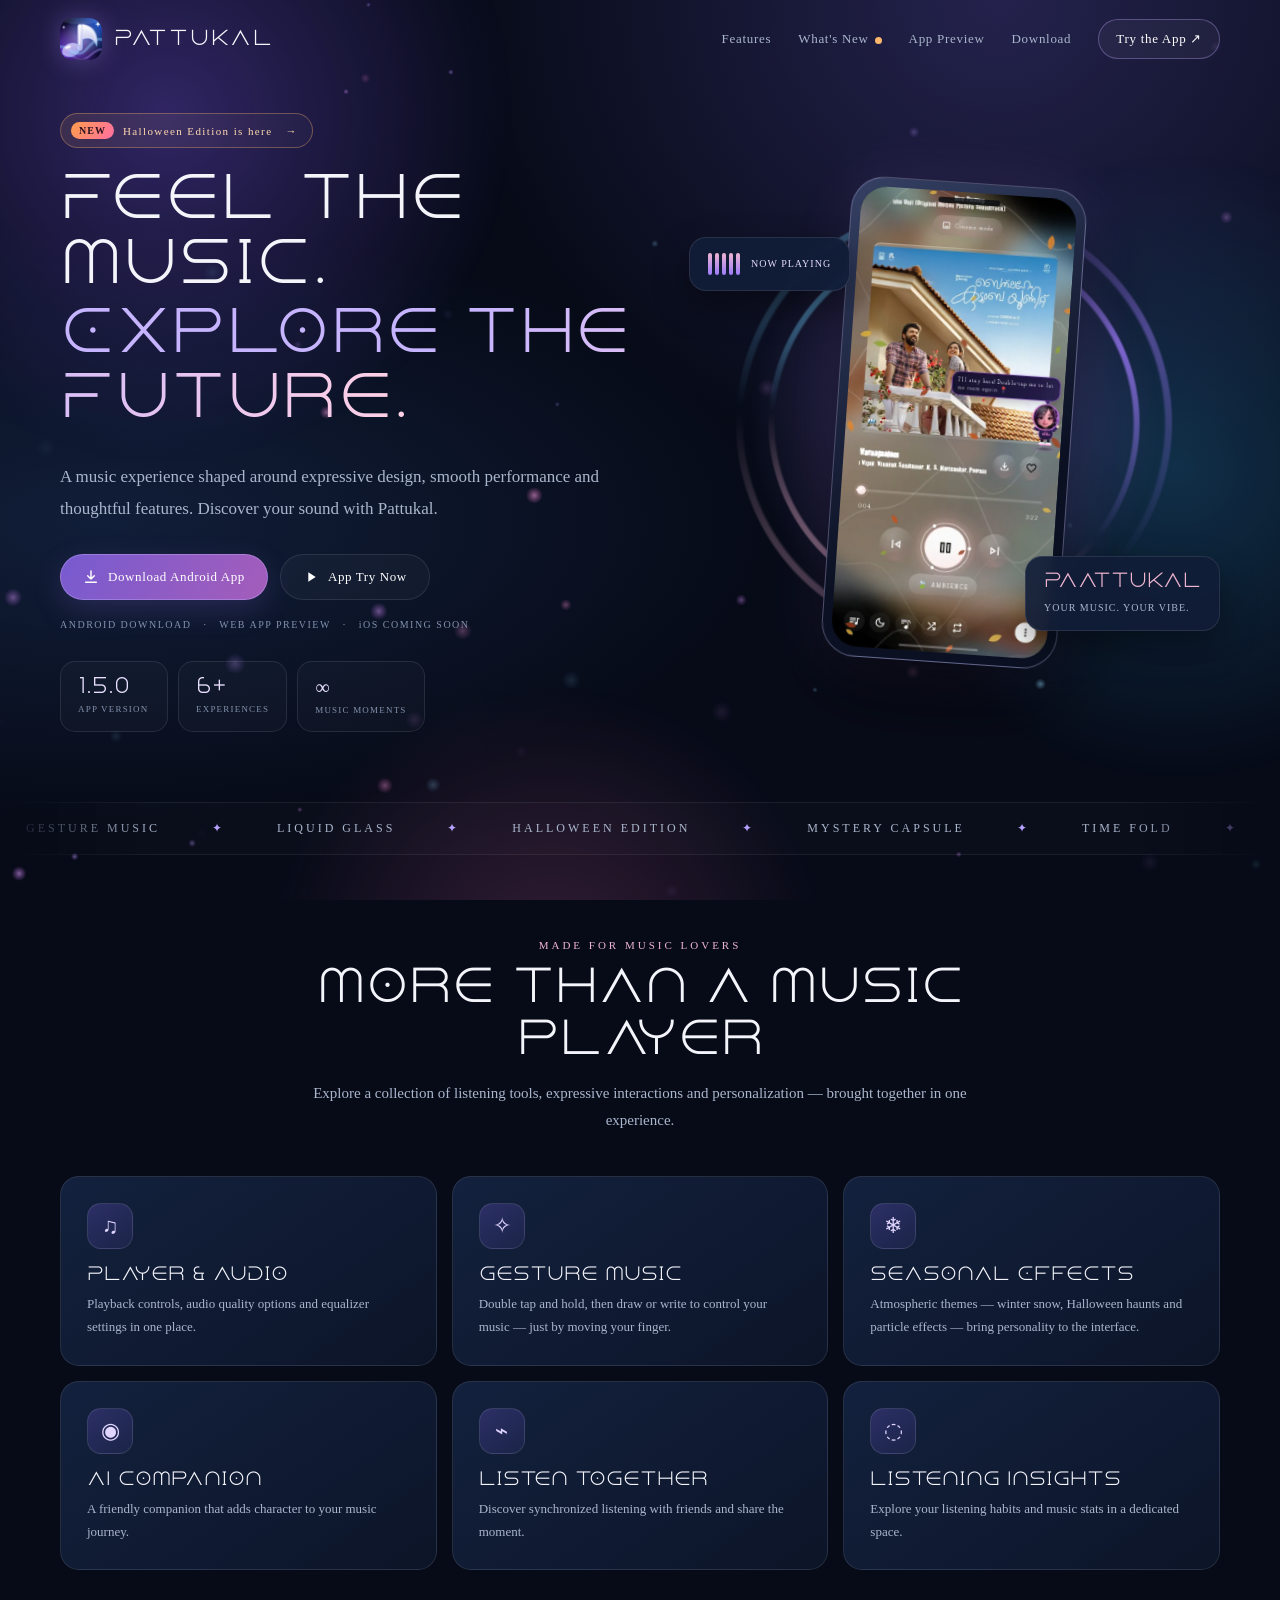
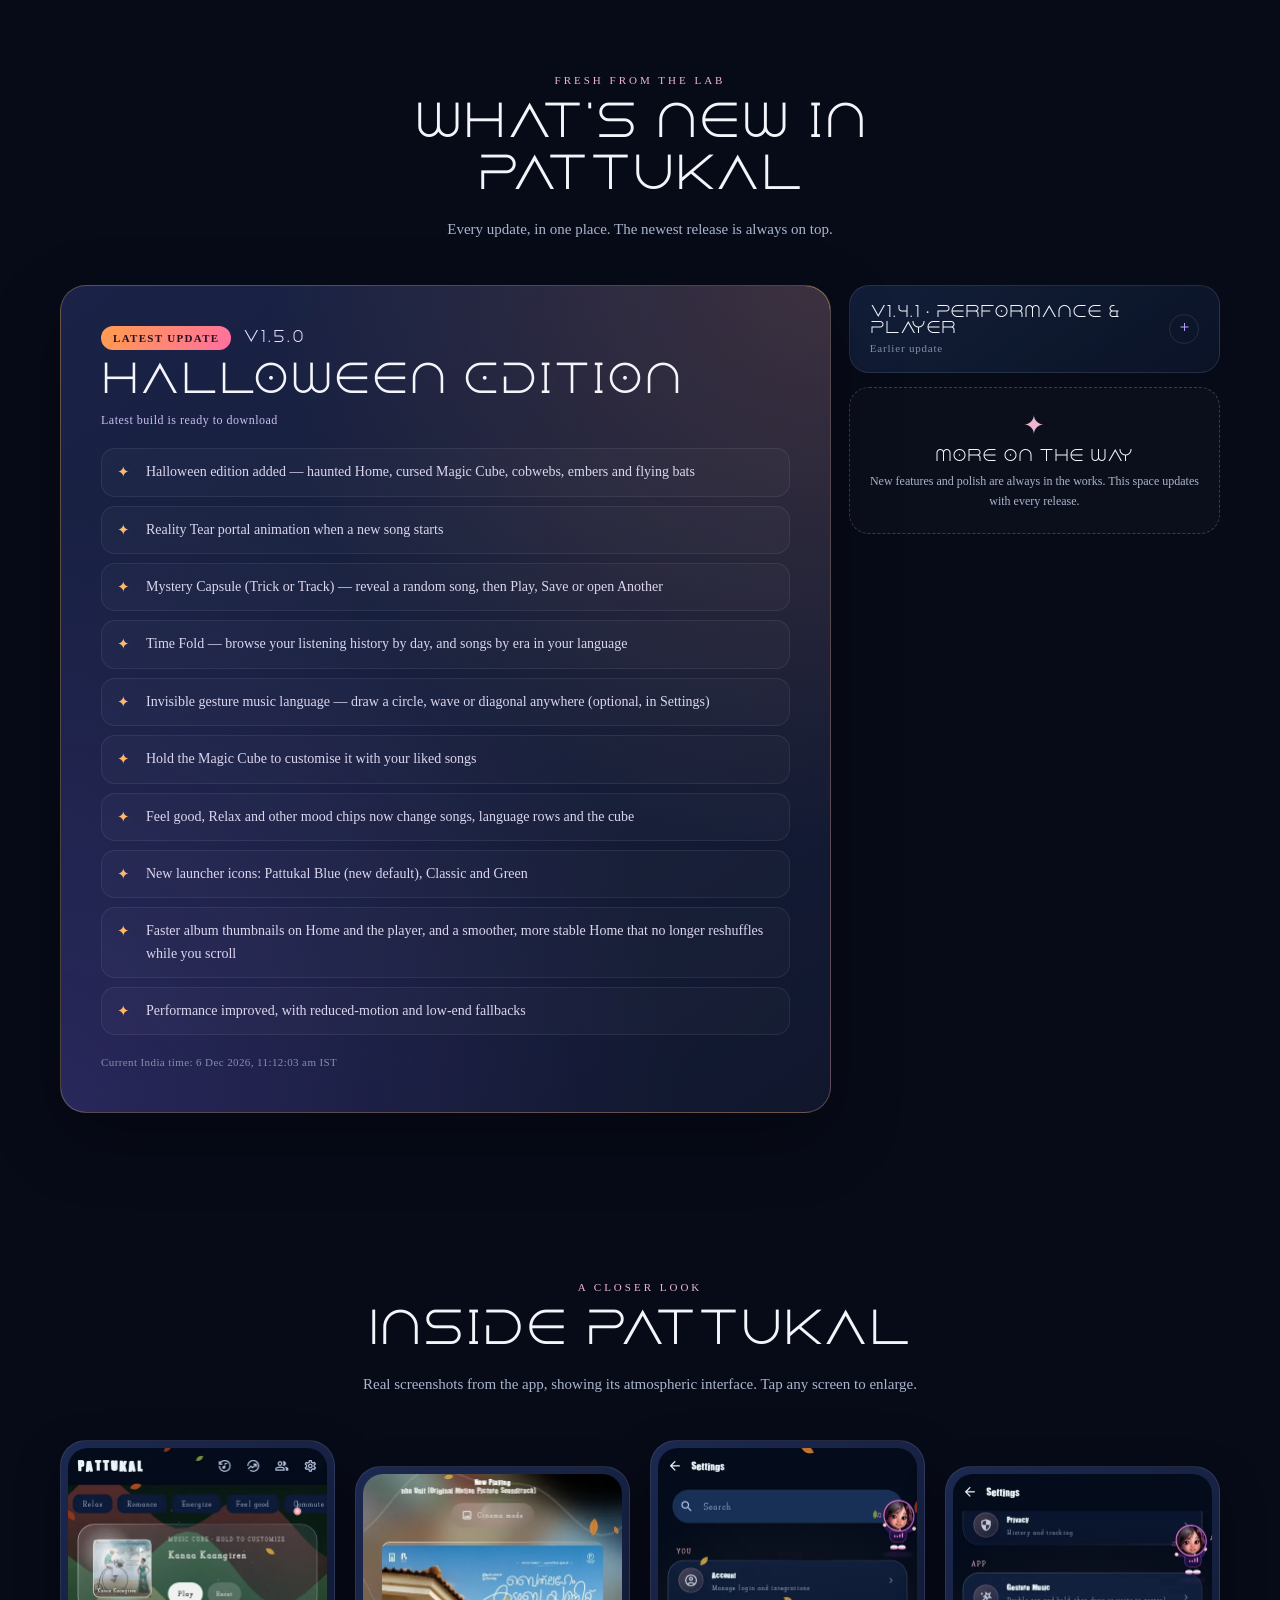
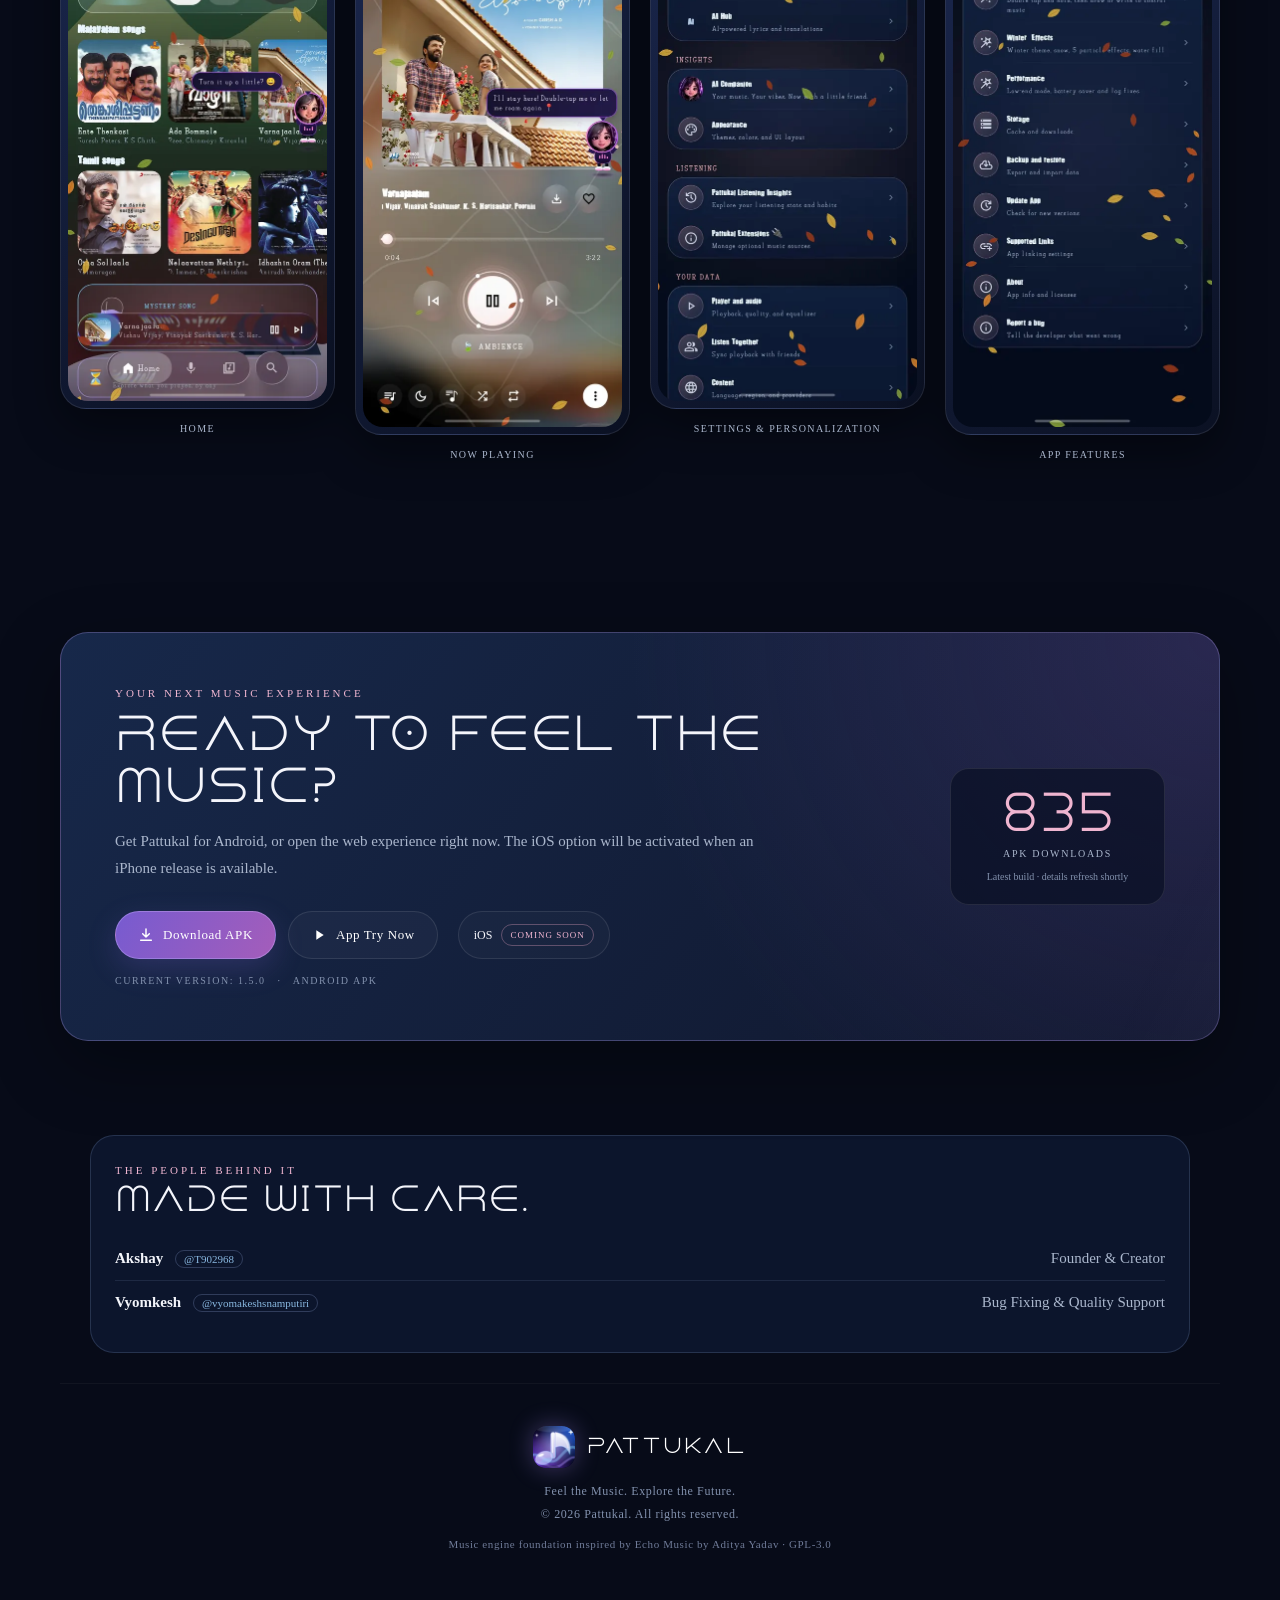
==== commit 15ad90c6: "feat(site): link credits to GitHub profiles with exact usernames Co-Authored-By: Claude Sonnet 5.5 <" ====
--- a/index.html
+++ b/index.html
@@ -195,6 +195,7 @@
 /* ---------- credits & footer ---------- */
 .credits{max-width:1100px;margin:10px auto 30px;padding:28px 24px;border:1px solid #a0b4e62e;border-radius:24px;background:#121f3e8c}
 .credits h2{font:clamp(24px,3vw,32px) var(--head);margin:8px 0 18px}
+.credits .gh{font:11px var(--body);margin-left:8px;padding:2px 8px;border:1px solid #a0b4e64d;border-radius:999px;color:#9fd4ff;text-decoration:none;opacity:.85;white-space:nowrap}.credits .gh:hover{opacity:1;border-color:#9fd4ff}
 .credits p{display:flex;justify-content:space-between;gap:18px;flex-wrap:wrap;margin:0;padding:13px 0;border-bottom:1px solid #a0b4e61f;font:15px var(--body)}
 .credits p:last-child{border:0}.credits span{color:var(--muted)}
 footer{text-align:center;padding:42px 0 55px;border-top:1px solid #ffffff0b;color:var(--soft);font:12px/1.9 var(--body);letter-spacing:.6px}
@@ -271,7 +272,7 @@
 <div class="counter" aria-live="polite"><strong id="download-count">835</strong><span>APK downloads</span><small id="release-meta">Checking the latest APK…</small></div></div></div></section>
 </main>
 
-<section class="credits" id="credits" style="padding:28px 24px;margin:10px auto 30px;width:min(1100px,calc(100% - 44px))"><div class="eyebrow">THE PEOPLE BEHIND IT</div><h2>Made with care.</h2><p><strong>Akshay</strong> <span>Founder &amp; Creator</span></p><p><strong>Vyomkesh</strong> <span>Bug Fixing &amp; Quality Support</span></p></section>
+<section class="credits" id="credits" style="padding:28px 24px;margin:10px auto 30px;width:min(1100px,calc(100% - 44px))"><div class="eyebrow">THE PEOPLE BEHIND IT</div><h2>Made with care.</h2><p><strong>Akshay <a class="gh" href="https://github.com/T902968" target="_blank" rel="noopener">@T902968</a></strong> <span>Founder &amp; Creator</span></p><p><strong>Vyomkesh <a class="gh" href="https://github.com/vyomakeshsnamputiri" target="_blank" rel="noopener">@vyomakeshsnamputiri</a></strong> <span>Bug Fixing &amp; Quality Support</span></p></section>
 
 <footer class="container"><div class="brand"><img src="[data-uri]" alt="" width="42" height="42"> PATTUKAL</div>Feel the Music. Explore the Future.<br>© <span id="year"></span> Pattukal. All rights reserved.<div class="gpl">Music engine foundation inspired by Echo Music by Aditya Yadav · GPL-3.0</div></footer>
 
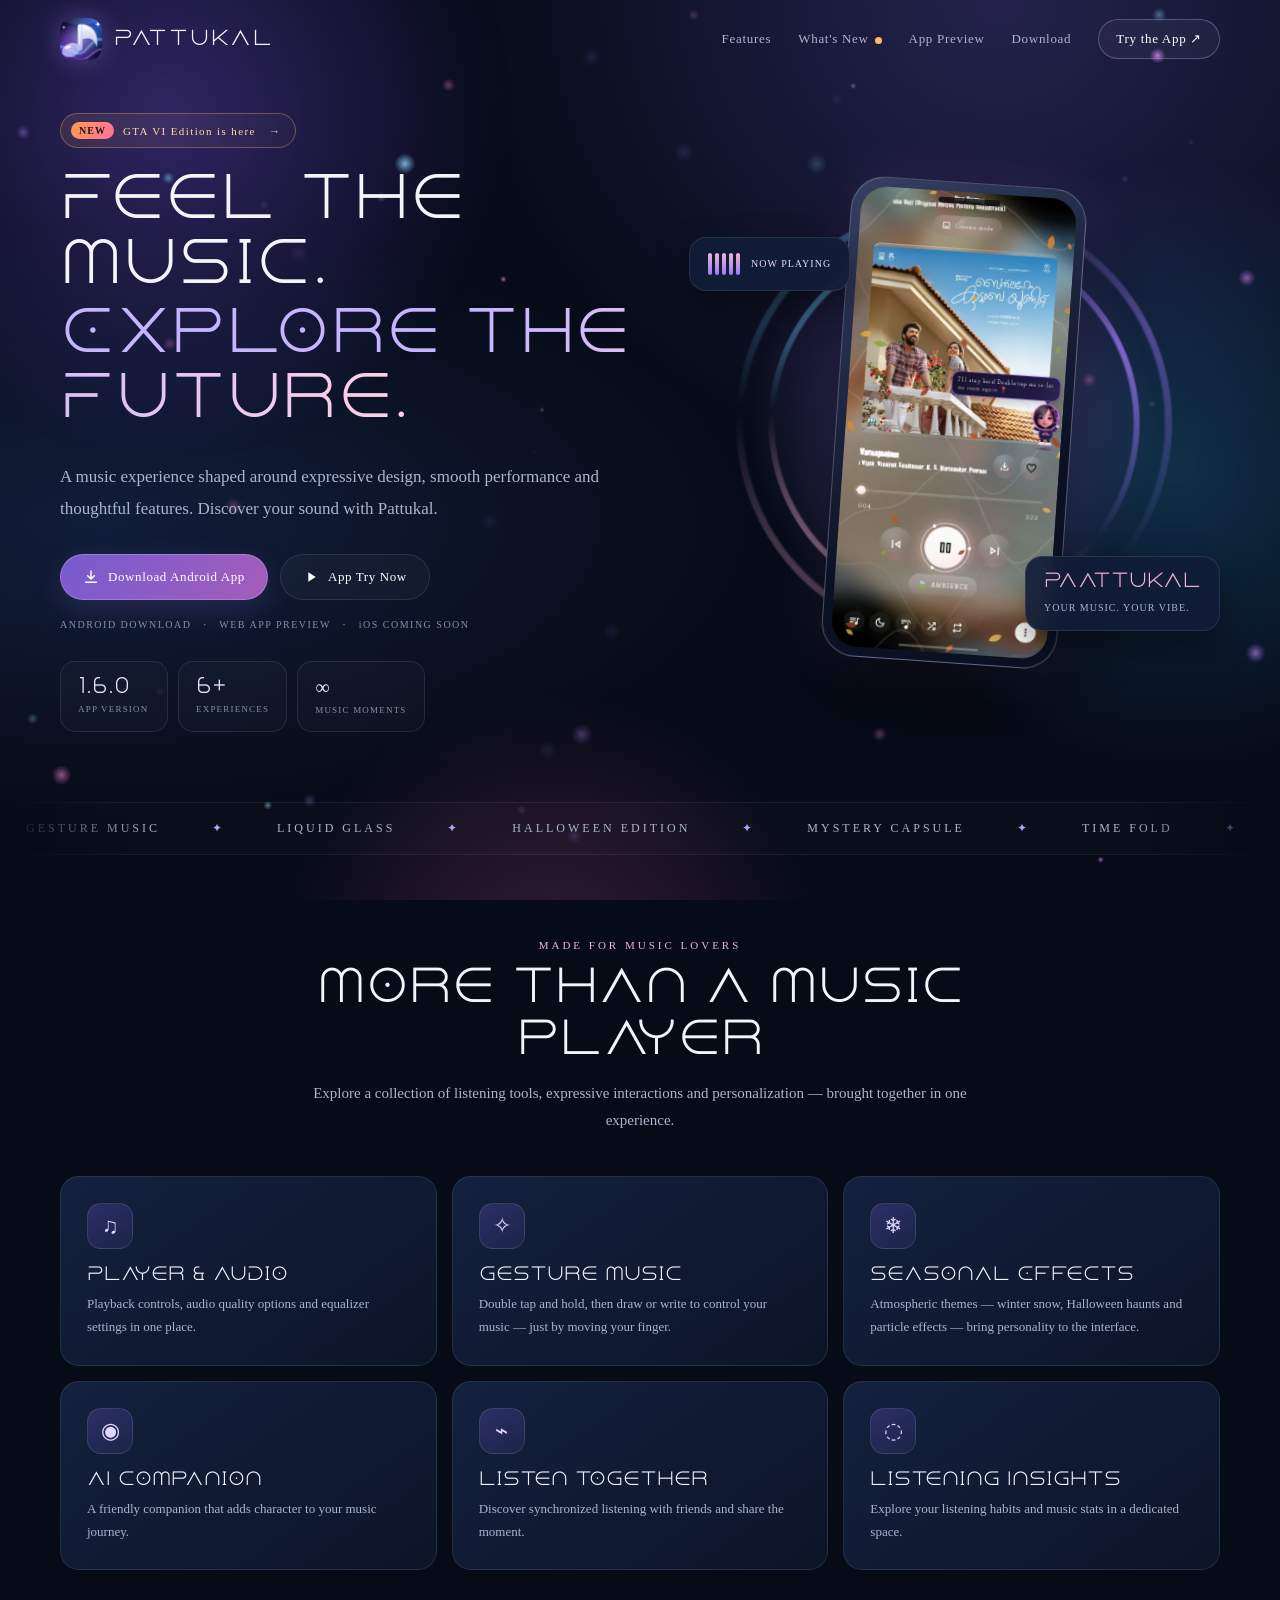
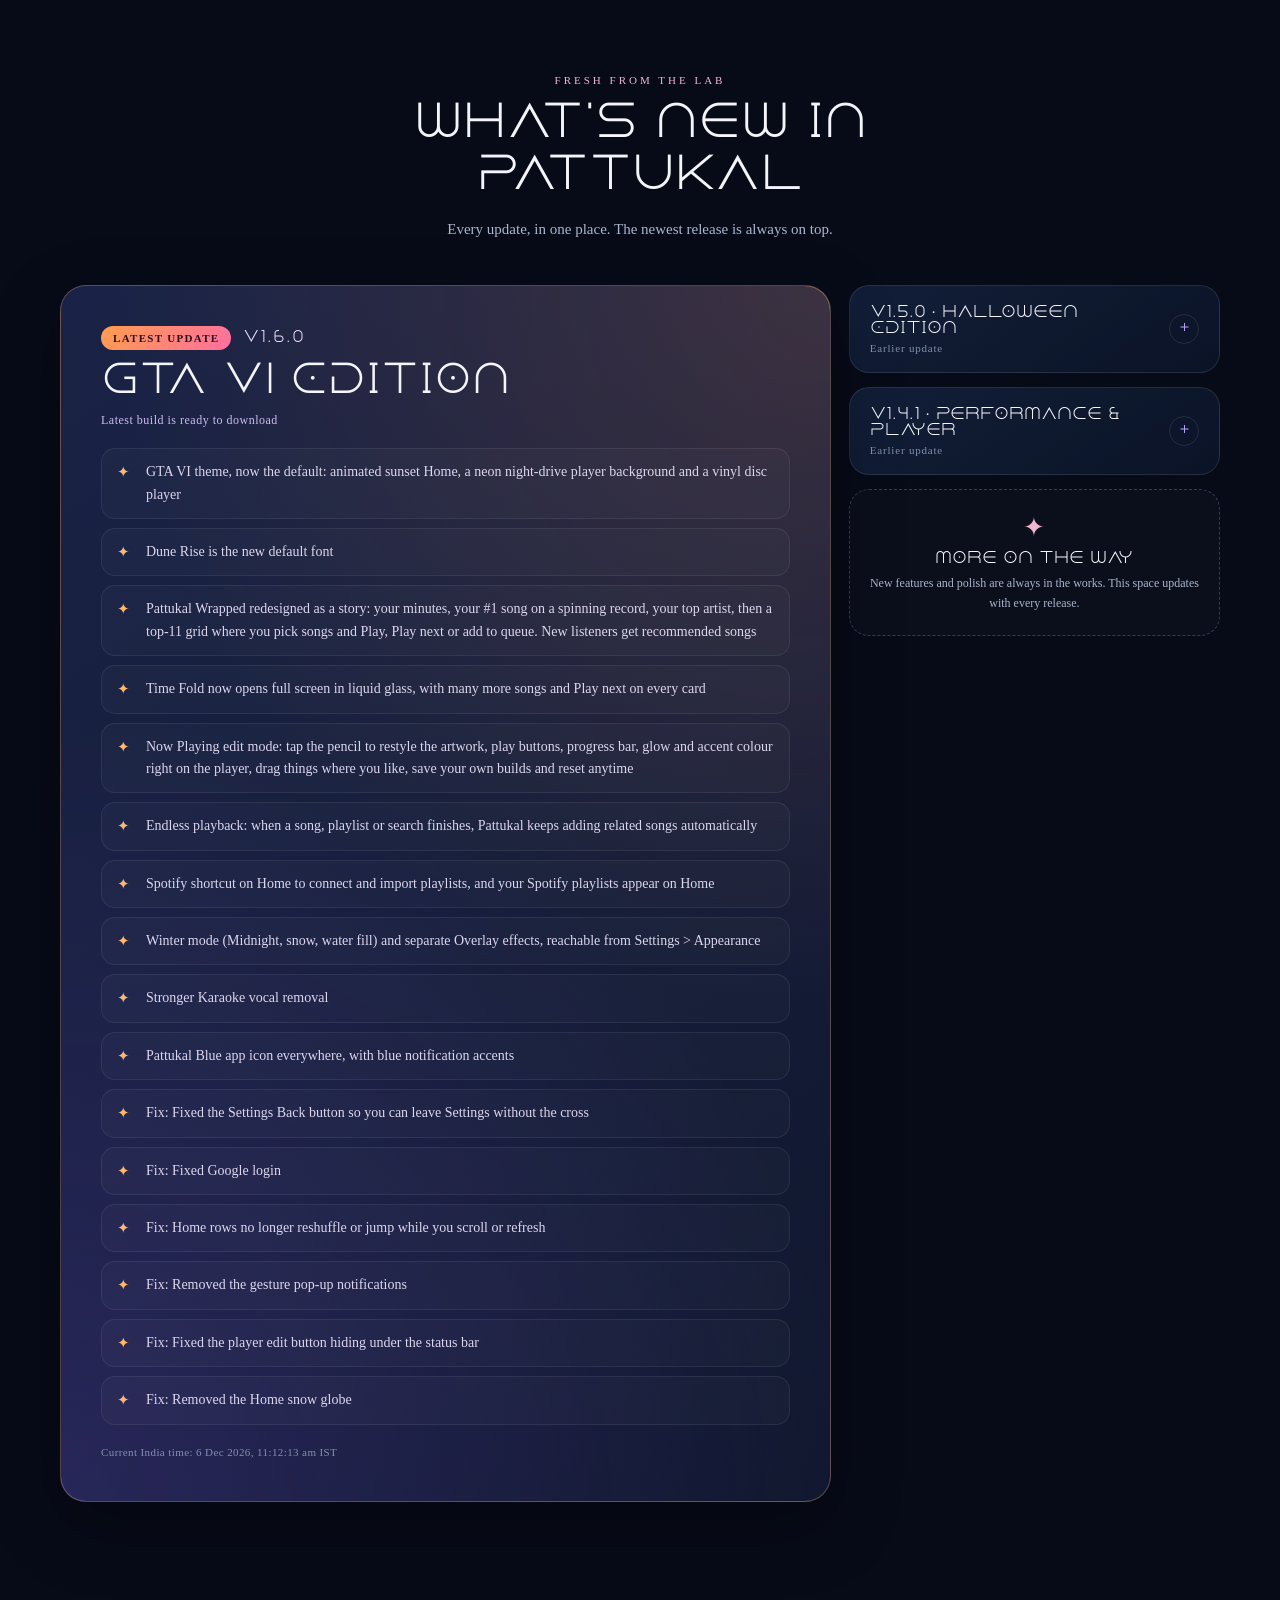
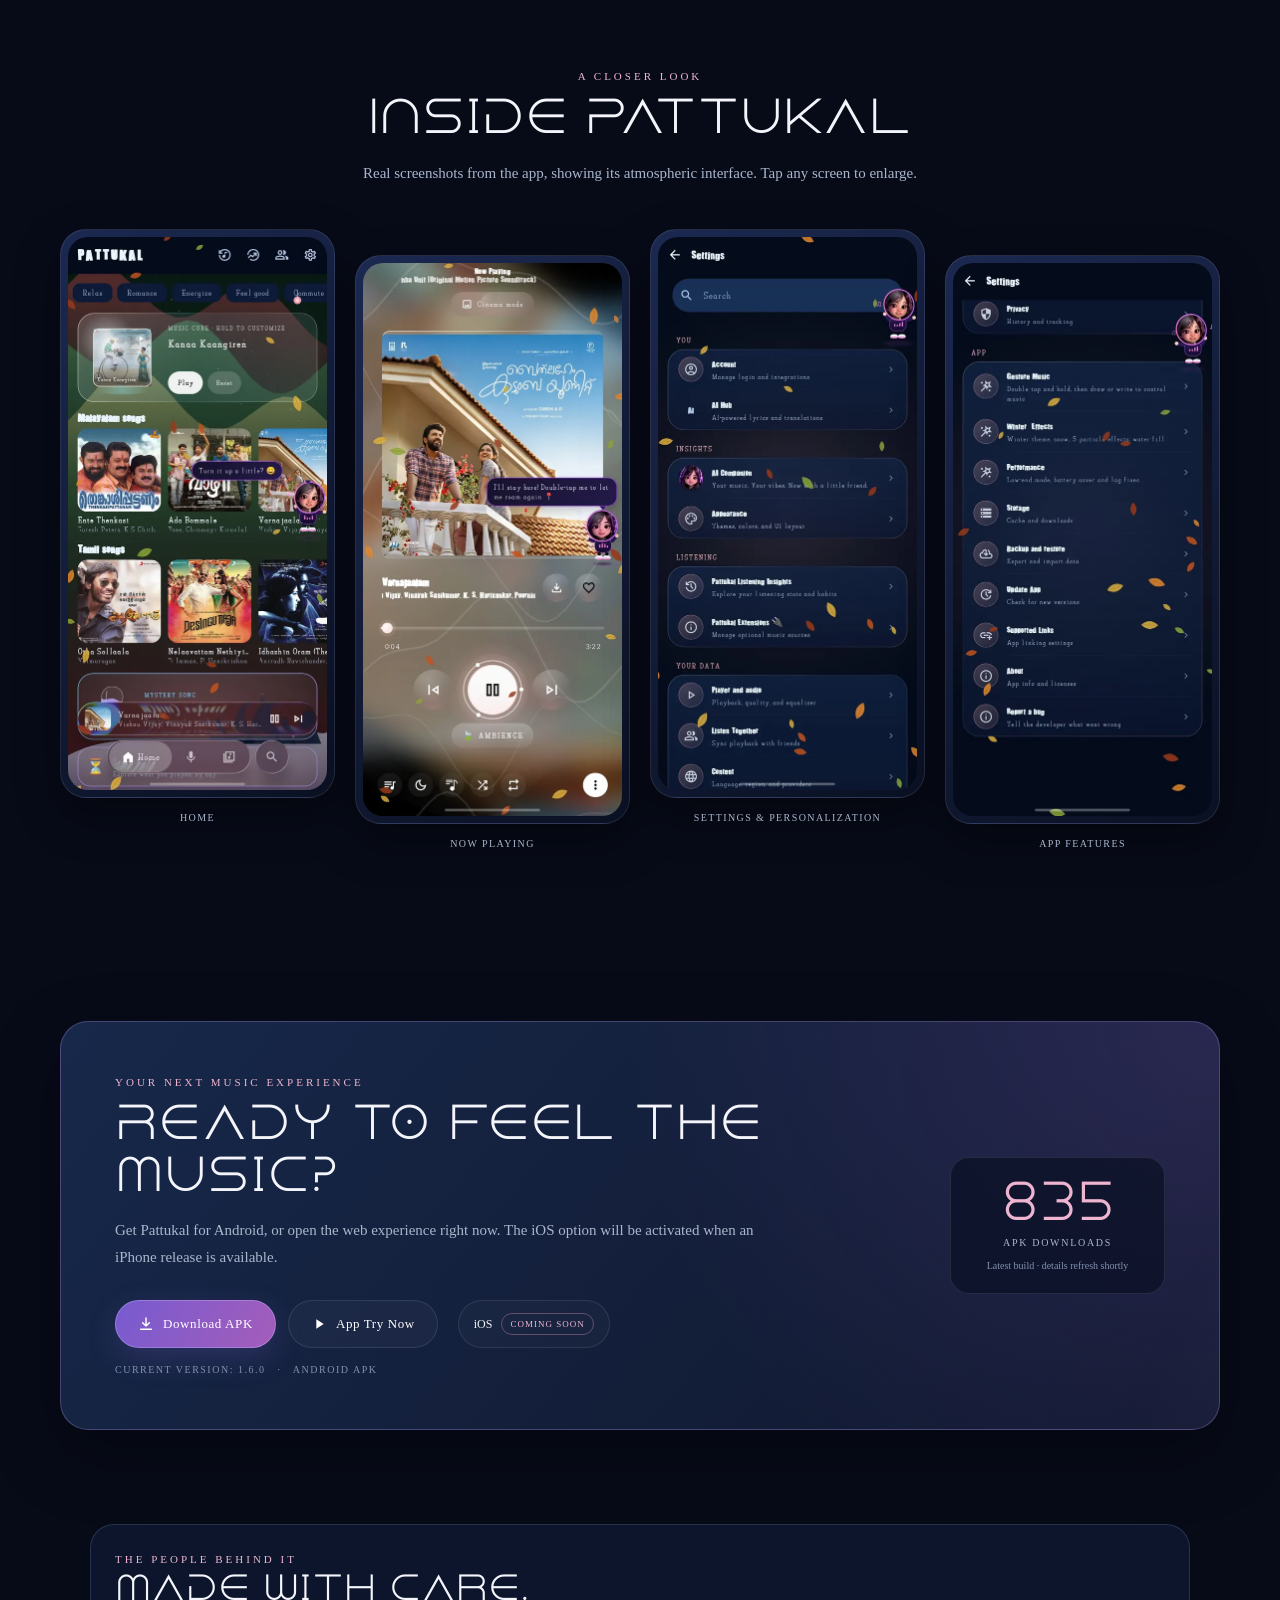
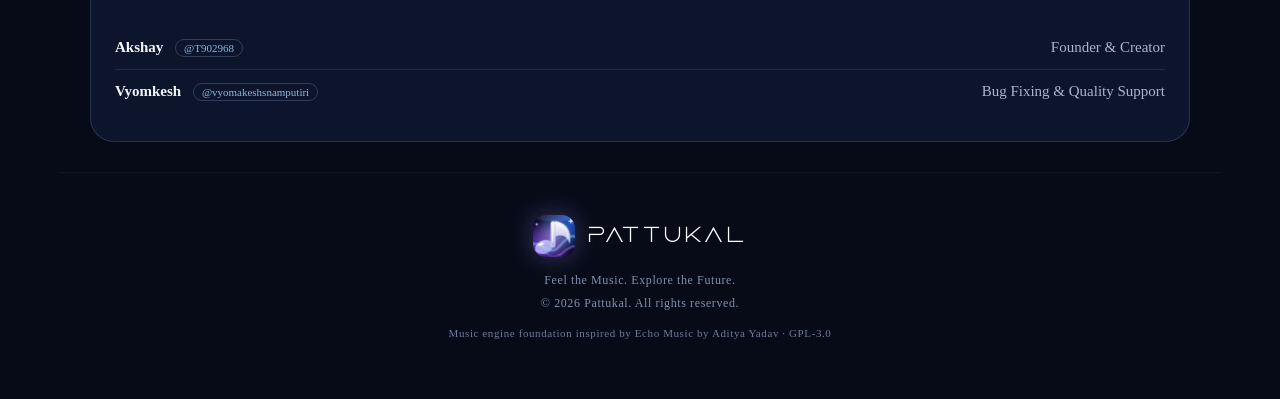
==== commit 6ada1b24: "Endless playback, Time Fold more songs, Home order (Spotify under cube, dev content below languages)" ====
--- a/index.html
+++ b/index.html
@@ -285,8 +285,24 @@
    big "Latest" card; the rest appear as collapsible older updates.
    Also change APP_VERSION below to match.
    ==================================================================== */
-const APP_VERSION="1.5.0";
+const APP_VERSION="1.6.0";
 const UPDATES=[
+ {version:"1.6.0",name:"GTA VI Edition",items:["GTA VI theme, now the default: animated sunset Home, a neon night-drive player background and a vinyl disc player",
+  "Dune Rise is the new default font",
+  "Pattukal Wrapped redesigned as a story: your minutes, your #1 song on a spinning record, your top artist, then a top-11 grid where you pick songs and Play, Play next or add to queue. New listeners get recommended songs",
+  "Time Fold now opens full screen in liquid glass, with many more songs and Play next on every card",
+  "Now Playing edit mode: tap the pencil to restyle the artwork, play buttons, progress bar, glow and accent colour right on the player, drag things where you like, save your own builds and reset anytime",
+  "Endless playback: when a song, playlist or search finishes, Pattukal keeps adding related songs automatically",
+  "Spotify shortcut on Home to connect and import playlists, and your Spotify playlists appear on Home",
+  "Winter mode (Midnight, snow, water fill) and separate Overlay effects, reachable from Settings > Appearance",
+  "Stronger Karaoke vocal removal",
+  "Pattukal Blue app icon everywhere, with blue notification accents",
+  "Fix: Fixed the Settings Back button so you can leave Settings without the cross",
+  "Fix: Fixed Google login",
+  "Fix: Home rows no longer reshuffle or jump while you scroll or refresh",
+  "Fix: Removed the gesture pop-up notifications",
+  "Fix: Fixed the player edit button hiding under the status bar",
+  "Fix: Removed the Home snow globe"]},
  {version:"1.5.0",name:"Halloween Edition",items:[
   "Halloween edition added — haunted Home, cursed Magic Cube, cobwebs, embers and flying bats",
   "Reality Tear portal animation when a new song starts",
